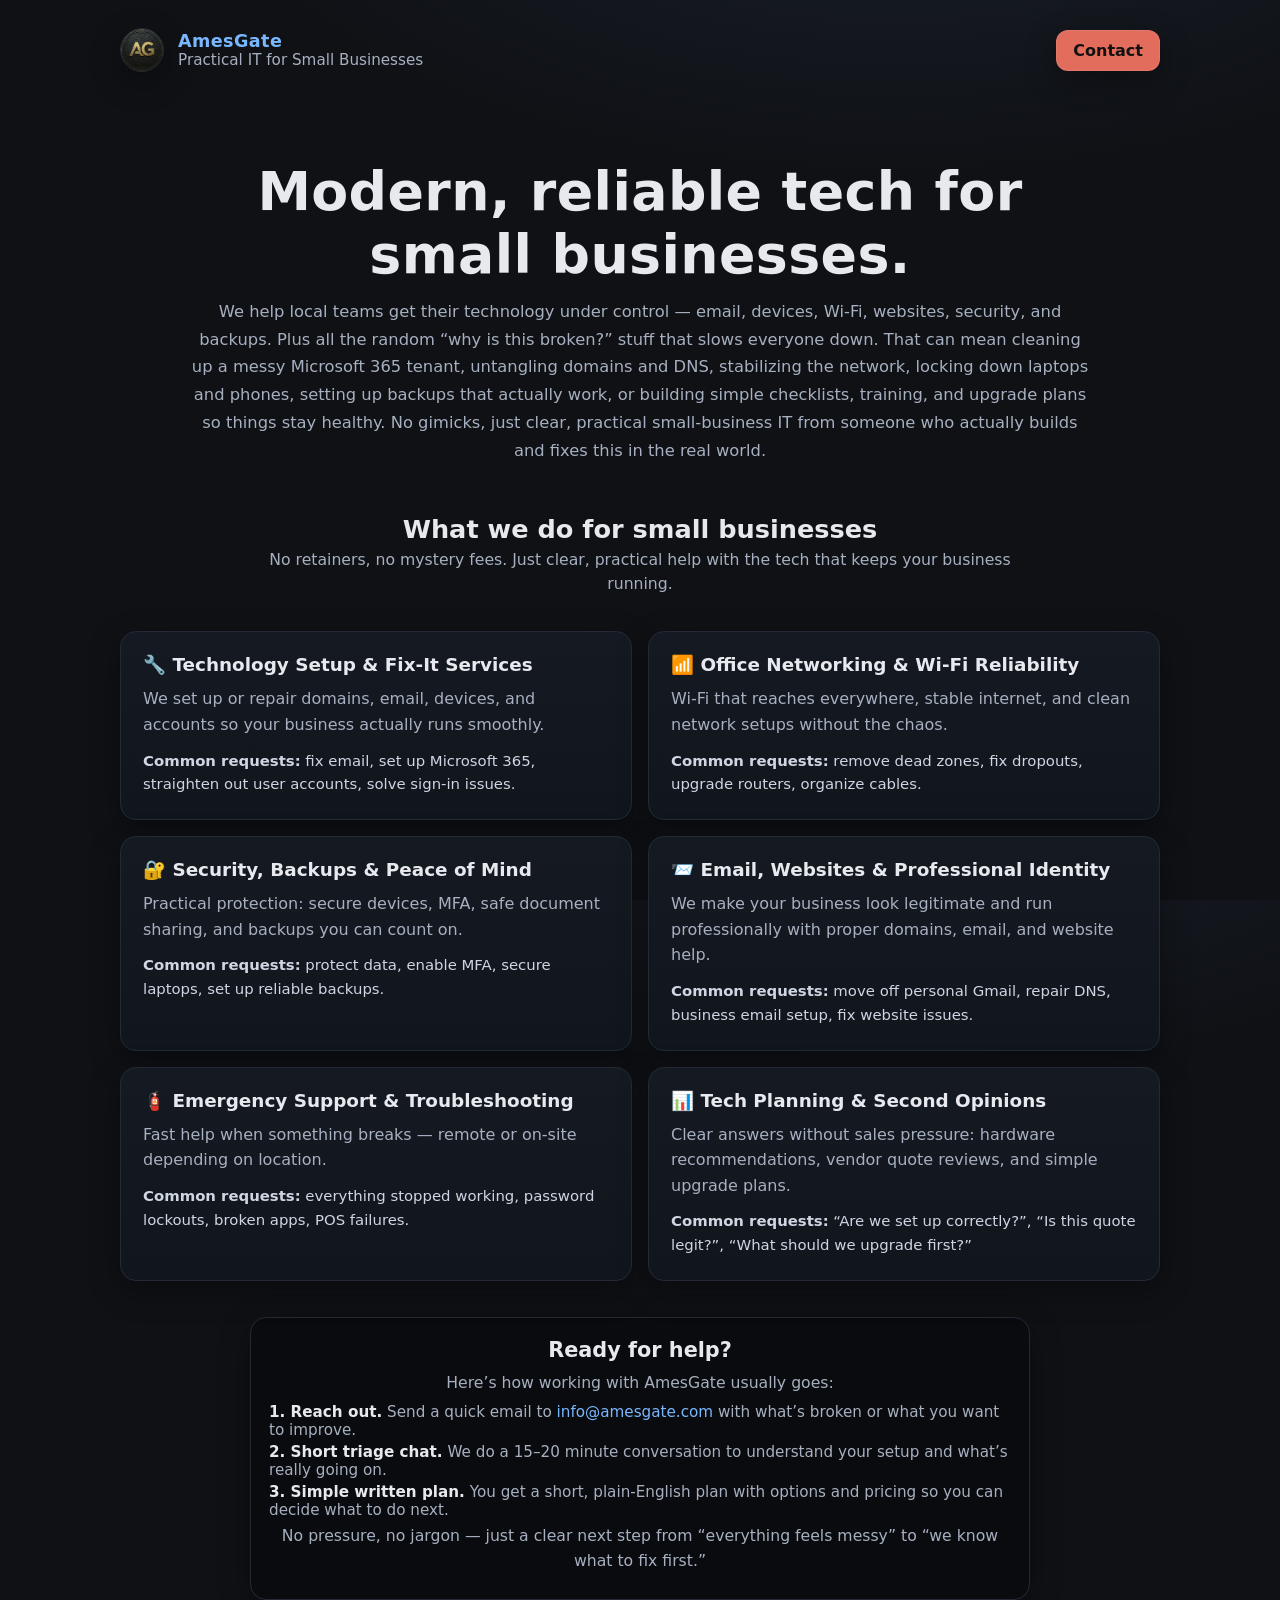
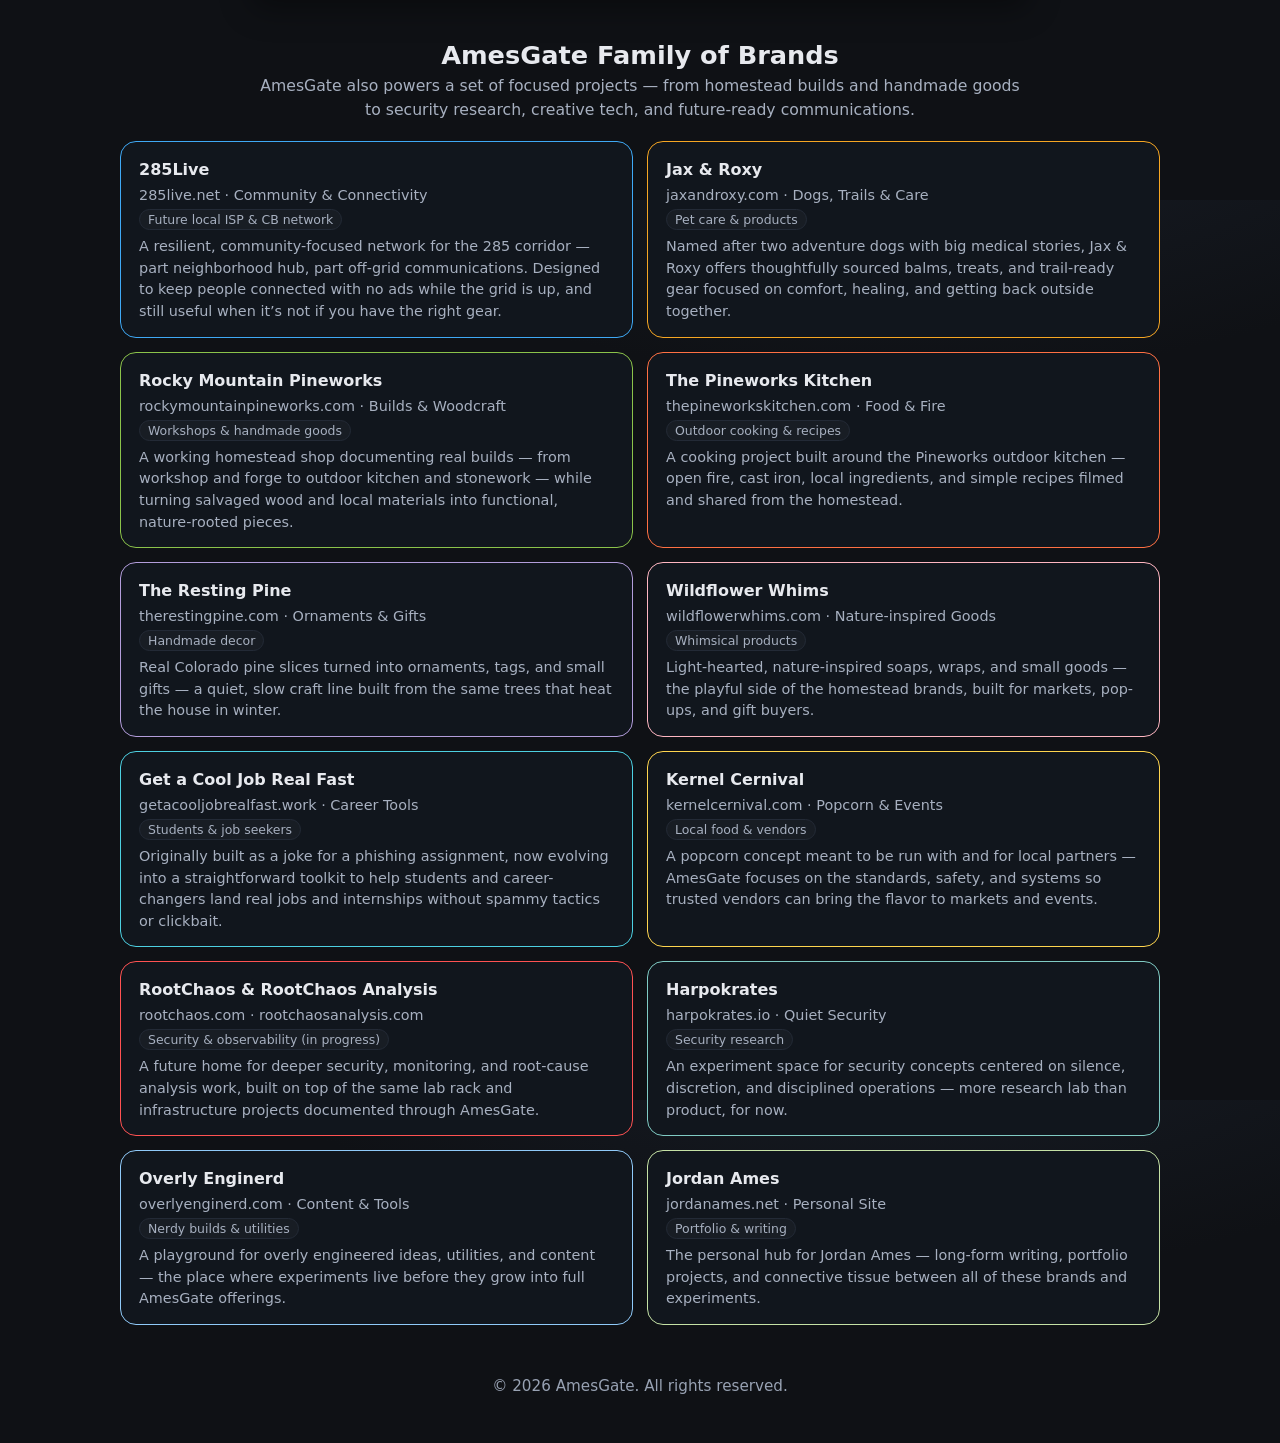
==== index.html @ d632ba63 "Update index.html A new .contact-cta block under the services grid  Minimal CSS for that block  " ====
<!DOCTYPE html>
<html lang="en">
  <!-- Application Insights -->
  <script type="text/javascript">
    var sdkInstance="appInsightsSDK";window[sdkInstance]="appInsights";var aiName=window[sdkInstance],aisdk=window[aiName]||function(e){function n(e){t[e]=function(){var n=arguments;t.queue.push(function(){t[e].apply(t,n)})}}var t={config:e};t.initialize=!0;var i=document,a=window;setTimeout(function(){var n=i.createElement("script");n.src="https://az416426.vo.msecnd.net/scripts/b/ai.2.min.js",i.getElementsByTagName("head")[0].appendChild(n)});try{t.cookie=i.cookie}catch(e){}t.queue=[],t.version=2;for(var r=["trackEvent","trackPageView","trackException","trackTrace","trackDependencyData","flush"],o=0;o<r.length;o++)n(r[o]);return t}({ connectionString:"InstrumentationKey=79a5e827-b7b9-4ef0-8346-c3719dfacf19;IngestionEndpoint:https://centralus-2.in.applicationinsights.azure.com/;LiveEndpoint:https://centralus.livediagnostics.monitor.azure.com/;ApplicationId:3aaac8e1-3ff8-4c96-97d3-a62385437651" });window[aiName]=aisdk,aisdk.queue&&0===aisdk.queue.length&&aisdk.trackPageView({});
  </script>

<head>
  <meta charset="utf-8" />
  <meta name="viewport" content="width=device-width, initial-scale=1" />
  <title>AmesGate — Practical IT for Small Businesses</title>
  <meta name="description" content="AmesGate helps small businesses get their technology under control — email, domains, Wi-Fi, devices, backups, and everyday IT problems handled without corporate nonsense." />
  <meta property="og:title" content="AmesGate" />
  <meta property="og:description" content="Modern, reliable tech for small businesses — straightforward help with email, devices, Wi-Fi, websites, security, and everyday issues." />
  <meta property="og:type" content="website" />
  <meta property="og:url" content="https://www.amesgate.com/" />
  <meta name="theme-color" content="#0f1115" />
  <link rel="icon" href="/favicon.ico" />

  <style>
    :root{
      --bg:#0f1115;
      --bg2:#141821;
      --text:#e7e9ee;
      --muted:#a7b0c0;
      --accent:#e26d5c;   /* copper/red */
      --accent2:#7ec59b;  /* subtle growth green */
      --card:#151a22;
      --border:#232a36;
      --max:1080px;
      --radius:16px;
      --shadow:0 10px 30px rgba(0,0,0,.35);
    }
    *{box-sizing:border-box}
    html,body{
      margin:0;
      height:100%;
      background:
        radial-gradient(1200px 600px at 70% -20%, #1a202b 0%, var(--bg) 60%),
        linear-gradient(180deg, var(--bg) 0%, var(--bg2) 100%);
      color:var(--text);
      font-family:system-ui,-apple-system,Segoe UI,Roboto,Inter,Arial,sans-serif;
    }
    a{color:#79b7ff;text-decoration:none}
    a:hover{text-decoration:underline}
    .wrap{max-width:var(--max); margin:0 auto; padding:28px 20px}

    header{
      display:flex;
      align-items:center;
      justify-content:space-between;
      gap:16px;
    }
    .brand{display:flex; align-items:center; gap:14px; text-decoration:none}
    .logo{
      width:44px; height:44px; border-radius:999px;
      background:#111;
      border:1px solid var(--border);
      overflow:hidden;
      box-shadow:var(--shadow);
    }
    .logo img{
      width:100%;
      height:100%;
      object-fit:cover;
      display:block;
    }
    .name{font-weight:700; font-size:1.1rem; letter-spacing:.4px}
    .tag{color:var(--muted); font-size:.95rem}
    .btn{
      display:inline-block; padding:10px 16px;
      border-radius:12px;
      background:var(--accent); color:#111;
      font-weight:700;
      border:1px solid rgba(255,255,255,.08);
      box-shadow:var(--shadow);
    }
    .btn:hover{filter:brightness(.95)}

    /* HERO */
    .hero{
      padding:64px 0 40px;
    }
    .hero-inner{
      max-width:900px;
      margin:0 auto;
      text-align:center;
    }
    .hero h1{
      font-size:clamp(2.4rem,4.2vw,3.4rem);
      margin:24px 0 12px;
      letter-spacing:.4px;
      color:var(--text);
    }
    .hero p{
      margin:0;
      line-height:1.7;
      color:var(--muted);
      font-size:1.02rem;
    }

    /* SECTION TITLES */
    .section-title{
      font-size:1.6rem;
      margin:10px 0 4px;
      text-align:center;
    }
    .section-subtitle{
      max-width:780px;
      margin:0 auto 14px;
      text-align:center;
      color:var(--muted);
      line-height:1.5;
      font-size:.98rem;
    }

    /* CARDS / GRID */
    .grid{
      display:grid;
      gap:16px;
      grid-template-columns:repeat(12,1fr);
      margin:36px 0;
    }
    .card{
      grid-column: span 12;
      background:linear-gradient(180deg, var(--card), #11161d);
      border:1px solid var(--border);
      border-radius:var(--radius);
      padding:22px;
      box-shadow:var(--shadow);
    }
    .card h3{
      margin:0 0 10px;
      font-size:1.15rem;
    }
    .card p{
      margin:0;
      color:var(--muted);
      line-height:1.6;
    }
    .card .hint{
      margin-top:12px;
      font-size:.93rem;
      color:#cfd6e3;
    }
    .icon{font-weight:900; color:var(--accent)}

    /* READY FOR HELP CTA */
    .contact-cta{
      max-width:780px;
      margin:0 auto 40px;
      padding:20px 18px 18px;
      border-radius:var(--radius);
      border:1px solid var(--border);
      background:rgba(0,0,0,.35);
      box-shadow:var(--shadow);
    }
    .contact-cta h2{
      margin:0 0 8px;
      font-size:1.3rem;
      text-align:center;
    }
    .contact-cta p{
      margin:0 0 8px;
      color:var(--muted);
      font-size:.98rem;
      line-height:1.6;
      text-align:center;
    }
    .contact-cta ul{
      list-style:none;
      padding:0;
      margin:8px 0 4px;
      color:var(--muted);
      font-size:.95rem;
    }
    .contact-cta li{
      margin:4px 0;
    }
    .contact-cta strong{
      color:var(--text);
      font-weight:600;
    }

    footer{
      margin:52px 0 20px;
      text-align:center;
      color:#98a2b3;
      font-size:.95rem;
    }

    /* FAMILY OF BRANDS */
    .brands{
      margin:40px 0 10px;
    }
    .brands-grid{
      display:grid;
      gap:14px;
      grid-template-columns:repeat(12,1fr);
      margin-top:20px;
    }
    .brand-card{
      grid-column:span 12;
      border-radius:var(--radius);
      border:1px solid var(--border);
      background:#11161d;
      padding:18px 18px 14px;
    }
    /* subtle themed borders */
    .brand-285live{border-color:#3fa9f5;}
    .brand-jaxroxy{border-color:#f6a623;}
    .brand-pineworks{border-color:#8bc34a;}
    .brand-kitchen{border-color:#ff7043;}
    .brand-resting{border-color:#b39ddb;}
    .brand-wildflower{border-color:#ffb6c1;}
    .brand-getjob{border-color:#4dd0e1;}
    .brand-kernel{border-color:#ffd54f;}
    .brand-rootchaos{border-color:#ff5252;}
    .brand-harpokrates{border-color:#80cbc4;}
    .brand-enginerd{border-color:#90caf9;}
    .brand-jordan{border-color:#c5e1a5;}

    .brand-card h4{
      margin:0 0 6px;
      font-size:1rem;
    }
    .brand-domain{
      font-size:.9rem;
      color:var(--muted);
      margin-bottom:6px;
      display:inline-block;
    }
    .brand-domain:hover{
      color:var(--text);
      text-decoration:underline;
    }
    .brand-pill{
      display:inline-block;
      padding:2px 8px;
      border-radius:999px;
      font-size:.78rem;
      background:rgba(255,255,255,.03);
      border:1px solid var(--border);
      margin-bottom:6px;
      color:var(--muted);
    }
    .brand-pill:hover{
      border-color:var(--accent);
      color:var(--text);
      text-decoration:none;
    }
    .brand-card p{
      margin:0;
      font-size:.9rem;
      color:var(--muted);
      line-height:1.5;
    }

    @media (min-width:760px){
      .card{grid-column: span 6}
      .brands-grid .brand-card{grid-column:span 6}
    }
  </style>
</head>

<body>
  <div class="wrap">
    <header>
      <a class="brand" href="/" aria-label="AmesGate home">
        <div class="logo" aria-hidden="true">
          <img src="images/logo_small.png" alt="AmesGate logo" />
        </div>
        <div>
          <div class="name">AmesGate</div>
          <div class="tag">Practical IT for Small Businesses</div>
        </div>
      </a>
      <a class="btn" href="mailto:info@amesgate.com">Contact</a>
    </header>

    <!-- HERO -->
    <section class="hero" aria-labelledby="hero-title">
      <div class="hero-inner">
        <h1 id="hero-title">Modern, reliable tech for small businesses.</h1>
        <p>
          We help local teams get their technology under control — email, devices, Wi-Fi, websites,
          security, and backups. Plus all the random “why is this broken?” stuff that slows everyone
          down. That can mean cleaning up a messy Microsoft 365 tenant, untangling domains and DNS,
          stabilizing the network, locking down laptops and phones, setting up backups that actually
          work, or building simple checklists, training, and upgrade plans so things stay healthy.
          No gimicks, just clear, practical small-business IT from someone who
          actually builds and fixes this in the real world.
        </p>
      </div>
    </section>

    <!-- Small-business services -->
    <section id="services" aria-label="Small business services">
      <h2 class="section-title">What we do for small businesses</h2>
      <p class="section-subtitle">
        No retainers, no mystery fees. Just clear, practical help with the tech that keeps your business running.
      </p>

      <div class="grid">

        <article class="card">
          <h3><span class="icon">🔧</span> Technology Setup &amp; Fix-It Services</h3>
          <p>
            We set up or repair domains, email, devices, and accounts so your business actually runs smoothly.
          </p>
          <p class="hint">
            <strong>Common requests:</strong> fix email, set up Microsoft 365, straighten out user accounts, solve sign-in issues.
          </p>
        </article>

        <article class="card">
          <h3><span class="icon">📶</span> Office Networking &amp; Wi-Fi Reliability</h3>
          <p>
            Wi-Fi that reaches everywhere, stable internet, and clean network setups without the chaos.
          </p>
          <p class="hint">
            <strong>Common requests:</strong> remove dead zones, fix dropouts, upgrade routers, organize cables.
          </p>
        </article>

        <article class="card">
          <h3><span class="icon">🔐</span> Security, Backups &amp; Peace of Mind</h3>
          <p>
            Practical protection: secure devices, MFA, safe document sharing, and backups you can count on.
          </p>
          <p class="hint">
            <strong>Common requests:</strong> protect data, enable MFA, secure laptops, set up reliable backups.
          </p>
        </article>

        <article class="card">
          <h3><span class="icon">📨</span> Email, Websites &amp; Professional Identity</h3>
          <p>
            We make your business look legitimate and run professionally with proper domains, email, and website help.
          </p>
          <p class="hint">
            <strong>Common requests:</strong> move off personal Gmail, repair DNS, business email setup, fix website issues.
          </p>
        </article>

        <article class="card">
          <h3><span class="icon">🧯</span> Emergency Support &amp; Troubleshooting</h3>
          <p>
            Fast help when something breaks — remote or on-site depending on location.
          </p>
          <p class="hint">
            <strong>Common requests:</strong> everything stopped working, password lockouts, broken apps, POS failures.
          </p>
        </article>

        <article class="card">
          <h3><span class="icon">📊</span> Tech Planning &amp; Second Opinions</h3>
          <p>
            Clear answers without sales pressure: hardware recommendations, vendor quote reviews, and simple upgrade plans.
          </p>
          <p class="hint">
            <strong>Common requests:</strong> “Are we set up correctly?”, “Is this quote legit?”, “What should we upgrade first?”
          </p>
        </article>

      </div>

      <!-- READY FOR HELP CTA -->
      <section class="contact-cta" aria-labelledby="contact-cta-title">
        <h2 id="contact-cta-title">Ready for help?</h2>
        <p>Here’s how working with AmesGate usually goes:</p>
        <ul>
          <li><strong>1. Reach out.</strong> Send a quick email to <a href="mailto:info@amesgate.com">info@amesgate.com</a> with what’s broken or what you want to improve.</li>
          <li><strong>2. Short triage chat.</strong> We do a 15–20 minute conversation to understand your setup and what’s really going on.</li>
          <li><strong>3. Simple written plan.</strong> You get a short, plain-English plan with options and pricing so you can decide what to do next.</li>
        </ul>
        <p>No pressure, no jargon — just a clear next step from “everything feels messy” to “we know what to fix first.”</p>
      </section>

    </section>

    <!-- AmesGate family of brands -->
    <section class="brands" aria-labelledby="brands-title">
      <h2 id="brands-title" class="section-title">AmesGate Family of Brands</h2>
      <p class="section-subtitle">
        AmesGate also powers a set of focused projects — from homestead builds and handmade goods
        to security research, creative tech, and future-ready communications.
      </p>

      <div class="brands-grid">

        <article class="brand-card brand-285live">
          <h4>285Live</h4>
          <a class="brand-domain" href="https://285live.net" target="_blank" rel="noopener">285live.net · Community &amp; Connectivity</a><br />
          <a class="brand-pill" href="https://285live.net" target="_blank" rel="noopener">Future local ISP &amp; CB network</a>
          <p>
            A resilient, community-focused network for the 285 corridor — part neighborhood hub,
            part off-grid communications. Designed to keep people connected with no ads while the
            grid is up, and still useful when it’s not if you have the right gear.
          </p>
        </article>

        <article class="brand-card brand-jaxroxy">
          <h4>Jax &amp; Roxy</h4>
          <a class="brand-domain" href="https://jaxandroxy.com" target="_blank" rel="noopener">jaxandroxy.com · Dogs, Trails &amp; Care</a><br />
          <a class="brand-pill" href="https://jaxandroxy.com" target="_blank" rel="noopener">Pet care &amp; products</a>
          <p>
            Named after two adventure dogs with big medical stories, Jax &amp; Roxy offers
            thoughtfully sourced balms, treats, and trail-ready gear focused on comfort, healing,
            and getting back outside together.
          </p>
        </article>

        <article class="brand-card brand-pineworks">
          <h4>Rocky Mountain Pineworks</h4>
          <a class="brand-domain" href="https://rockymountainpineworks.com" target="_blank" rel="noopener">rockymountainpineworks.com · Builds &amp; Woodcraft</a><br />
          <a class="brand-pill" href="https://rockymountainpineworks.com" target="_blank" rel="noopener">Workshops &amp; handmade goods</a>
          <p>
            A working homestead shop documenting real builds — from workshop and forge to outdoor
            kitchen and stonework — while turning salvaged wood and local materials into functional,
            nature-rooted pieces.
          </p>
        </article>

        <article class="brand-card brand-kitchen">
          <h4>The Pineworks Kitchen</h4>
          <a class="brand-domain" href="https://thepineworkskitchen.com" target="_blank" rel="noopener">thepineworkskitchen.com · Food &amp; Fire</a><br />
          <a class="brand-pill" href="https://thepineworkskitchen.com" target="_blank" rel="noopener">Outdoor cooking &amp; recipes</a>
          <p>
            A cooking project built around the Pineworks outdoor kitchen — open fire, cast iron,
            local ingredients, and simple recipes filmed and shared from the homestead.
          </p>
        </article>

        <article class="brand-card brand-resting">
          <h4>The Resting Pine</h4>
          <a class="brand-domain" href="https://therestingpine.com" target="_blank" rel="noopener">therestingpine.com · Ornaments &amp; Gifts</a><br />
          <a class="brand-pill" href="https://therestingpine.com" target="_blank" rel="noopener">Handmade decor</a>
          <p>
            Real Colorado pine slices turned into ornaments, tags, and small gifts — a quiet, slow
            craft line built from the same trees that heat the house in winter.
          </p>
        </article>

        <article class="brand-card brand-wildflower">
          <h4>Wildflower Whims</h4>
          <a class="brand-domain" href="https://wildflowerwhims.com" target="_blank" rel="noopener">wildflowerwhims.com · Nature-inspired Goods</a><br />
          <a class="brand-pill" href="https://wildflowerwhims.com" target="_blank" rel="noopener">Whimsical products</a>
          <p>
            Light-hearted, nature-inspired soaps, wraps, and small goods — the playful side of the
            homestead brands, built for markets, pop-ups, and gift buyers.
          </p>
        </article>

        <article class="brand-card brand-getjob">
          <h4>Get a Cool Job Real Fast</h4>
          <a class="brand-domain" href="https://getacooljobrealfast.work" target="_blank" rel="noopener">getacooljobrealfast.work · Career Tools</a><br />
          <a class="brand-pill" href="https://getacooljobrealfast.work" target="_blank" rel="noopener">Students &amp; job seekers</a>
          <p>
            Originally built as a joke for a phishing assignment, now evolving into a straightforward
            toolkit to help students and career-changers land real jobs and internships without spammy
            tactics or clickbait.
          </p>
        </article>

        <article class="brand-card brand-kernel">
          <h4>Kernel Cernival</h4>
          <a class="brand-domain" href="https://kernelcernival.com" target="_blank" rel="noopener">kernelcernival.com · Popcorn &amp; Events</a><br />
          <a class="brand-pill" href="https://kernelcernival.com" target="_blank" rel="noopener">Local food &amp; vendors</a>
          <p>
            A popcorn concept meant to be run with and for local partners — AmesGate focuses on the
            standards, safety, and systems so trusted vendors can bring the flavor to markets and events.
          </p>
        </article>

        <article class="brand-card brand-rootchaos">
          <h4>RootChaos &amp; RootChaos Analysis</h4>
          <a class="brand-domain" href="https://rootchaos.com" target="_blank" rel="noopener">rootchaos.com · rootchaosanalysis.com</a><br />
          <a class="brand-pill" href="https://rootchaos.com" target="_blank" rel="noopener">Security &amp; observability (in progress)</a>
          <p>
            A future home for deeper security, monitoring, and root-cause analysis work, built on top of
            the same lab rack and infrastructure projects documented through AmesGate.
          </p>
        </article>

        <article class="brand-card brand-harpokrates">
          <h4>Harpokrates</h4>
          <a class="brand-domain" href="https://harpokrates.io" target="_blank" rel="noopener">harpokrates.io · Quiet Security</a><br />
          <a class="brand-pill" href="https://harpokrates.io" target="_blank" rel="noopener">Security research</a>
          <p>
            An experiment space for security concepts centered on silence, discretion, and disciplined
            operations — more research lab than product, for now.
          </p>
        </article>

        <article class="brand-card brand-enginerd">
          <h4>Overly Enginerd</h4>
          <a class="brand-domain" href="https://overlyenginerd.com" target="_blank" rel="noopener">overlyenginerd.com · Content &amp; Tools</a><br />
          <a class="brand-pill" href="https://overlyenginerd.com" target="_blank" rel="noopener">Nerdy builds &amp; utilities</a>
          <p>
            A playground for overly engineered ideas, utilities, and content — the place where experiments
            live before they grow into full AmesGate offerings.
          </p>
        </article>

        <article class="brand-card brand-jordan">
          <h4>Jordan Ames</h4>
          <a class="brand-domain" href="https://jordanames.net" target="_blank" rel="noopener">jordanames.net · Personal Site</a><br />
          <a class="brand-pill" href="https://jordanames.net" target="_blank" rel="noopener">Portfolio &amp; writing</a>
          <p>
            The personal hub for Jordan Ames — long-form writing, portfolio projects, and connective tissue
            between all of these brands and experiments.
          </p>
        </article>

      </div>
    </section>

    <footer>
      © <span id="year"></span> AmesGate. All rights reserved.
    </footer>
  </div>

  <script>
    document.getElementById('year').textContent = new Date().getFullYear();
  </script>
</body>
</html>
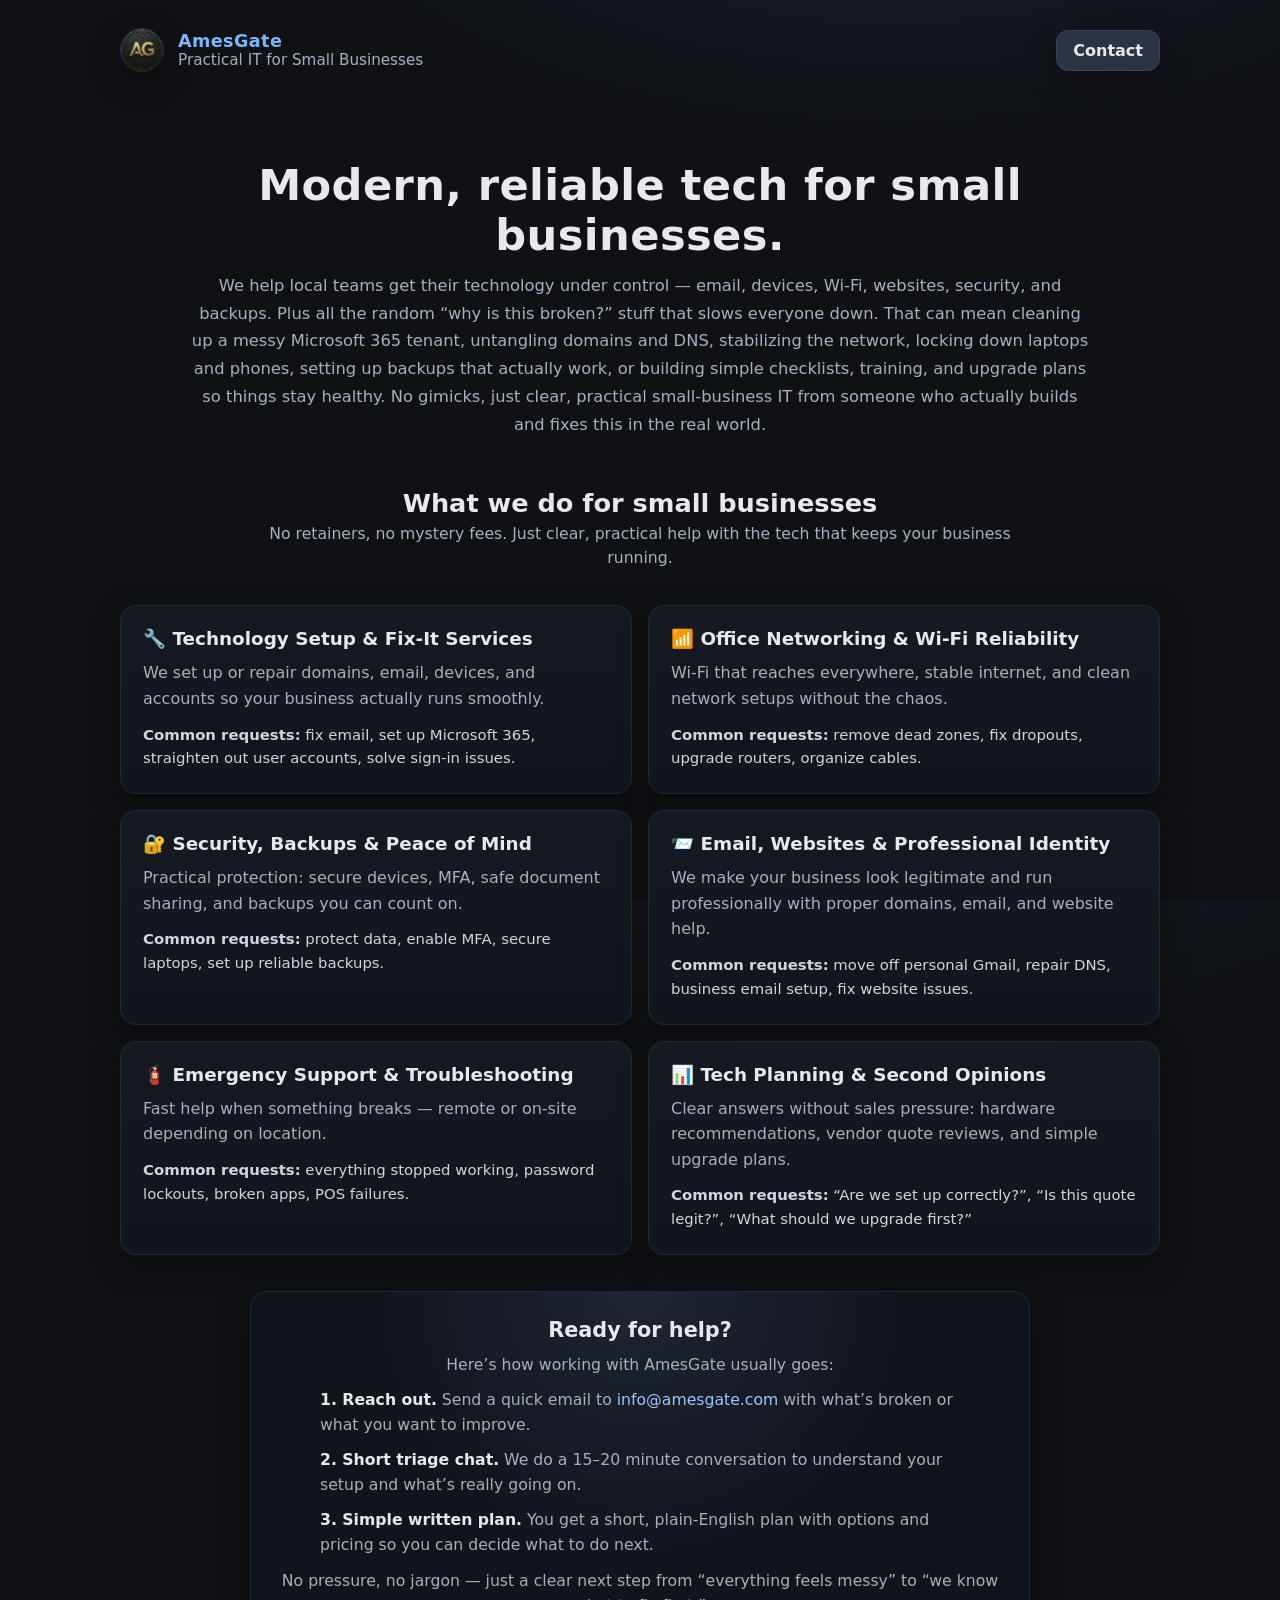
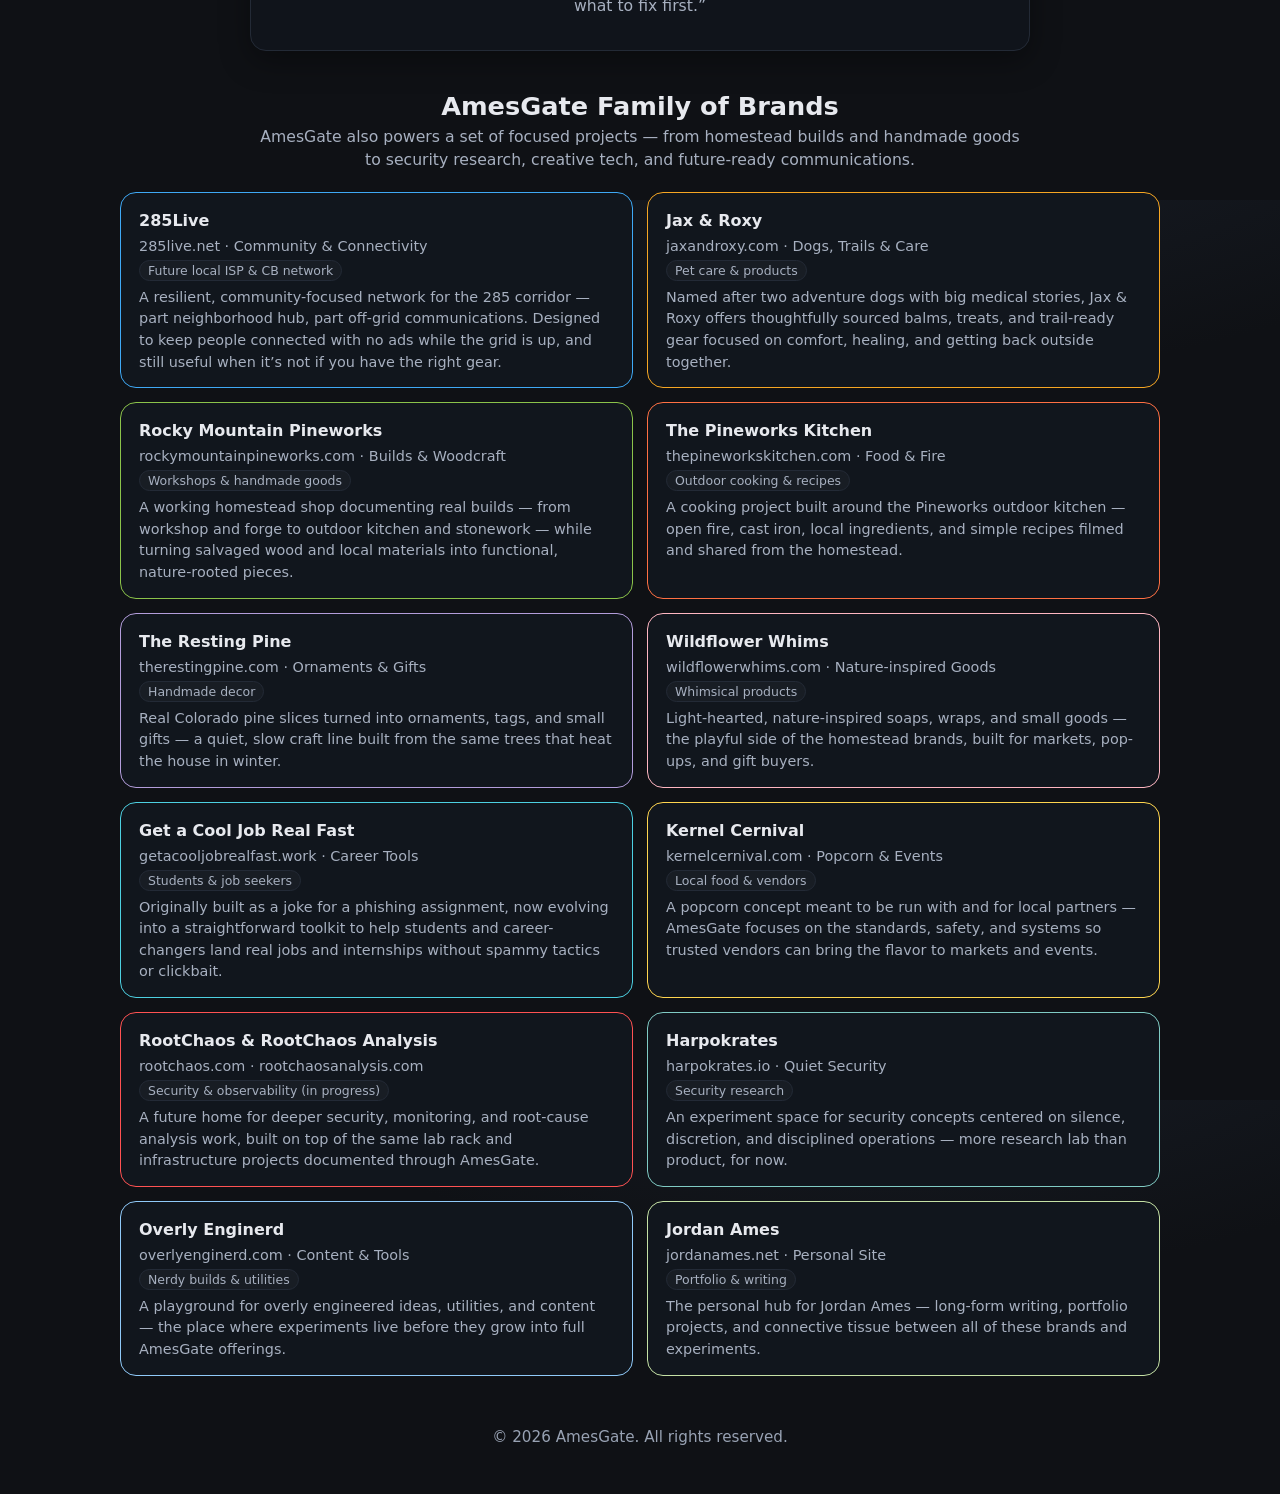
==== commit 8949cd71: "Update index.html Contact button = soft slate gray.  Hero headline a bit smaller and easier on the" ====
--- a/index.html
+++ b/index.html
@@ -67,15 +67,20 @@
     }
     .name{font-weight:700; font-size:1.1rem; letter-spacing:.4px}
     .tag{color:var(--muted); font-size:.95rem}
+
+    /* softer slate-grey button */
     .btn{
       display:inline-block; padding:10px 16px;
       border-radius:12px;
-      background:var(--accent); color:#111;
+      background:#2b3442;
+      color:#e7e9ee;
       font-weight:700;
-      border:1px solid rgba(255,255,255,.08);
+      border:1px solid #3a4554;
       box-shadow:var(--shadow);
     }
-    .btn:hover{filter:brightness(.95)}
+    .btn:hover{
+      filter:brightness(1.05);
+    }
 
     /* HERO */
     .hero{
@@ -87,7 +92,7 @@
       text-align:center;
     }
     .hero h1{
-      font-size:clamp(2.4rem,4.2vw,3.4rem);
+      font-size:clamp(2.1rem,3.4vw,2.7rem);
       margin:24px 0 12px;
       letter-spacing:.4px;
       color:var(--text);
@@ -145,41 +150,44 @@
     }
     .icon{font-weight:900; color:var(--accent)}
 
-    /* READY FOR HELP CTA */
-    .contact-cta{
+    /* READY FOR HELP STRIP */
+    .contact-strip{
+      margin:10px 0 40px;
+      display:flex;
+      justify-content:center;
+    }
+    .contact-card{
       max-width:780px;
-      margin:0 auto 40px;
-      padding:20px 18px 18px;
+      width:100%;
+      padding:26px 26px 22px;
       border-radius:var(--radius);
       border:1px solid var(--border);
-      background:rgba(0,0,0,.35);
+      background:radial-gradient(circle at top, #1e2531 0, #10141b 55%);
       box-shadow:var(--shadow);
-    }
-    .contact-cta h2{
-      margin:0 0 8px;
+      text-align:center;
+    }
+    .contact-card h3{
+      margin:0 0 10px;
       font-size:1.3rem;
-      text-align:center;
-    }
-    .contact-cta p{
-      margin:0 0 8px;
+    }
+    .contact-card p{
+      margin:4px 0 10px;
       color:var(--muted);
       font-size:.98rem;
       line-height:1.6;
-      text-align:center;
-    }
-    .contact-cta ul{
-      list-style:none;
-      padding:0;
-      margin:8px 0 4px;
-      color:var(--muted);
-      font-size:.95rem;
-    }
-    .contact-cta li{
-      margin:4px 0;
-    }
-    .contact-cta strong{
+    }
+    .contact-steps{
+      text-align:left;
+      margin:10px auto 8px;
+      max-width:640px;
+      font-size:.96rem;
+      color:var(--muted);
+    }
+    .contact-steps strong{
       color:var(--text);
-      font-weight:600;
+    }
+    .contact-card a{
+      color:#9bc5ff;
     }
 
     footer{
@@ -364,19 +372,20 @@
         </article>
 
       </div>
-
-      <!-- READY FOR HELP CTA -->
-      <section class="contact-cta" aria-labelledby="contact-cta-title">
-        <h2 id="contact-cta-title">Ready for help?</h2>
+    </section>
+
+    <!-- HOW IT WORKS / CONTACT STRIP -->
+    <section class="contact-strip" aria-label="How it works">
+      <div class="contact-card">
+        <h3>Ready for help?</h3>
         <p>Here’s how working with AmesGate usually goes:</p>
-        <ul>
-          <li><strong>1. Reach out.</strong> Send a quick email to <a href="mailto:info@amesgate.com">info@amesgate.com</a> with what’s broken or what you want to improve.</li>
-          <li><strong>2. Short triage chat.</strong> We do a 15–20 minute conversation to understand your setup and what’s really going on.</li>
-          <li><strong>3. Simple written plan.</strong> You get a short, plain-English plan with options and pricing so you can decide what to do next.</li>
-        </ul>
+        <div class="contact-steps">
+          <p><strong>1. Reach out.</strong> Send a quick email to <a href="mailto:info@amesgate.com">info@amesgate.com</a> with what’s broken or what you want to improve.</p>
+          <p><strong>2. Short triage chat.</strong> We do a 15–20 minute conversation to understand your setup and what’s really going on.</p>
+          <p><strong>3. Simple written plan.</strong> You get a short, plain-English plan with options and pricing so you can decide what to do next.</p>
+        </div>
         <p>No pressure, no jargon — just a clear next step from “everything feels messy” to “we know what to fix first.”</p>
-      </section>
-
+      </div>
     </section>
 
     <!-- AmesGate family of brands -->
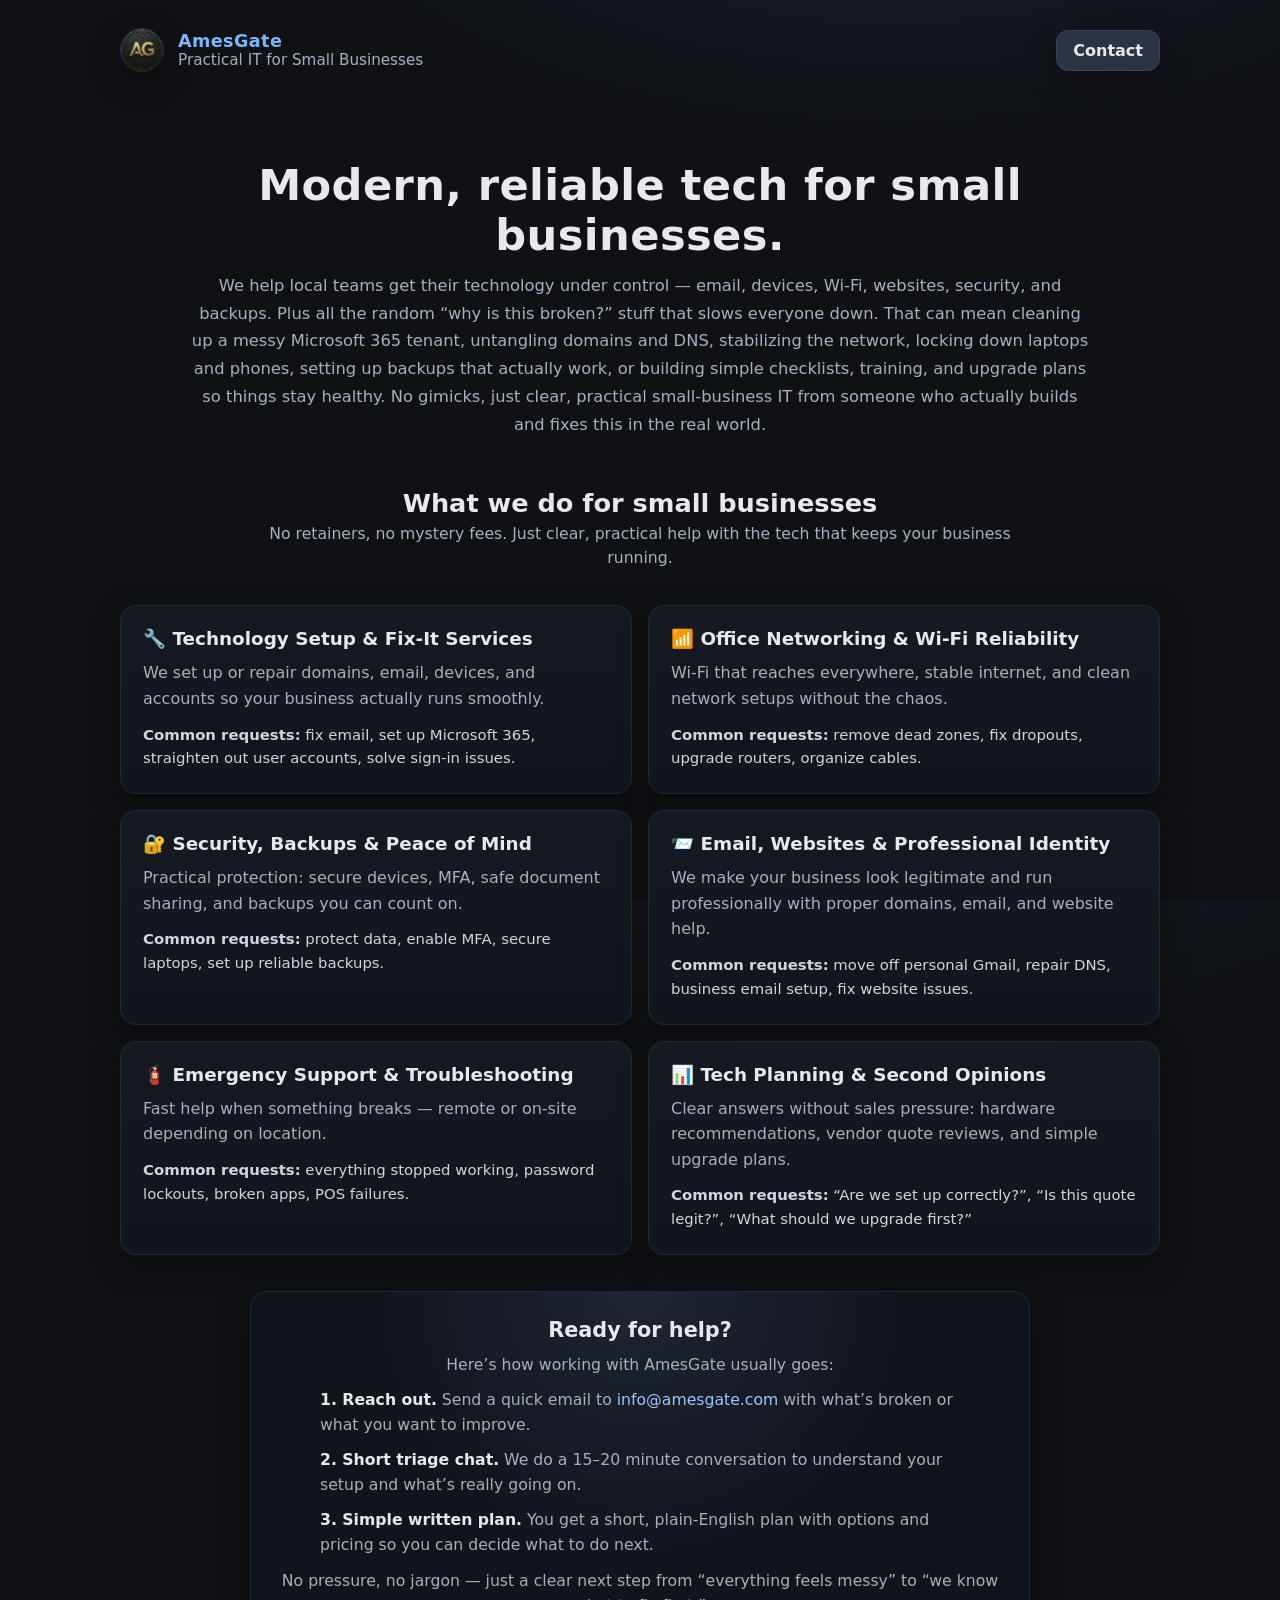
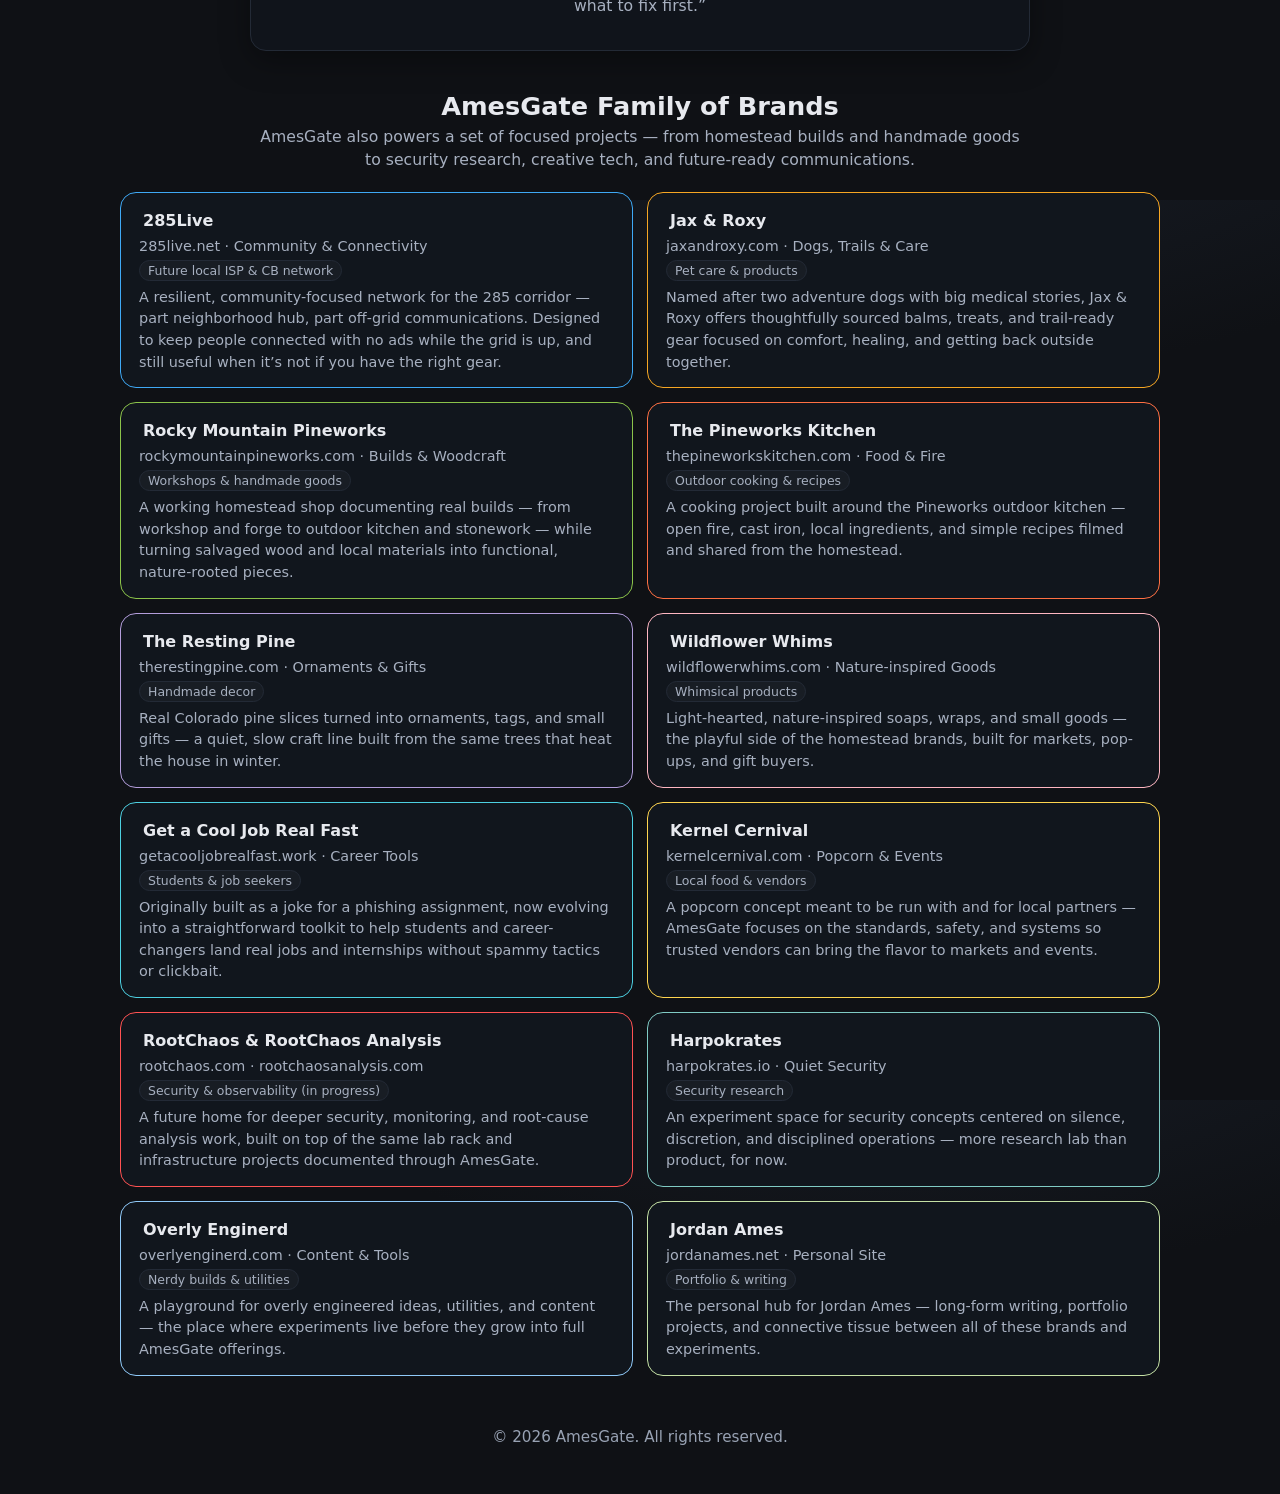
==== commit 3295f099: "Update index.html Every brand card is now a single <a> block (the whole card is the link).  The do" ====
--- a/index.html
+++ b/index.html
@@ -213,6 +213,15 @@
       border:1px solid var(--border);
       background:#11161d;
       padding:18px 18px 14px;
+      display:block;
+      color:inherit;
+      text-decoration:none;
+      transition:border-color 0.15s ease, transform 0.15s ease, box-shadow 0.15s ease;
+    }
+    .brand-card h4{
+      margin:0 0 6px;
+      font-size:1rem;
+      margin-left:4px; /* slight indent */
     }
     /* subtle themed borders */
     .brand-285live{border-color:#3fa9f5;}
@@ -228,19 +237,11 @@
     .brand-enginerd{border-color:#90caf9;}
     .brand-jordan{border-color:#c5e1a5;}
 
-    .brand-card h4{
-      margin:0 0 6px;
-      font-size:1rem;
-    }
     .brand-domain{
       font-size:.9rem;
       color:var(--muted);
       margin-bottom:6px;
       display:inline-block;
-    }
-    .brand-domain:hover{
-      color:var(--text);
-      text-decoration:underline;
     }
     .brand-pill{
       display:inline-block;
@@ -252,16 +253,24 @@
       margin-bottom:6px;
       color:var(--muted);
     }
-    .brand-pill:hover{
-      border-color:var(--accent);
-      color:var(--text);
-      text-decoration:none;
-    }
     .brand-card p{
       margin:0;
       font-size:.9rem;
       color:var(--muted);
       line-height:1.5;
+    }
+    .brand-card:hover{
+      border-color:var(--accent);
+      box-shadow:0 14px 34px rgba(0,0,0,.45);
+      transform:translateY(-1px);
+      text-decoration:none;
+    }
+    .brand-card:hover .brand-domain{
+      color:var(--text);
+    }
+    .brand-card:hover .brand-pill{
+      border-color:var(--accent);
+      color:var(--text);
     }
 
     @media (min-width:760px){
@@ -398,129 +407,129 @@
 
       <div class="brands-grid">
 
-        <article class="brand-card brand-285live">
+        <a class="brand-card brand-285live" href="https://285live.net" target="_blank" rel="noopener">
           <h4>285Live</h4>
-          <a class="brand-domain" href="https://285live.net" target="_blank" rel="noopener">285live.net · Community &amp; Connectivity</a><br />
-          <a class="brand-pill" href="https://285live.net" target="_blank" rel="noopener">Future local ISP &amp; CB network</a>
+          <span class="brand-domain">285live.net · Community &amp; Connectivity</span><br />
+          <span class="brand-pill">Future local ISP &amp; CB network</span>
           <p>
             A resilient, community-focused network for the 285 corridor — part neighborhood hub,
             part off-grid communications. Designed to keep people connected with no ads while the
             grid is up, and still useful when it’s not if you have the right gear.
           </p>
-        </article>
-
-        <article class="brand-card brand-jaxroxy">
+        </a>
+
+        <a class="brand-card brand-jaxroxy" href="https://jaxandroxy.com" target="_blank" rel="noopener">
           <h4>Jax &amp; Roxy</h4>
-          <a class="brand-domain" href="https://jaxandroxy.com" target="_blank" rel="noopener">jaxandroxy.com · Dogs, Trails &amp; Care</a><br />
-          <a class="brand-pill" href="https://jaxandroxy.com" target="_blank" rel="noopener">Pet care &amp; products</a>
+          <span class="brand-domain">jaxandroxy.com · Dogs, Trails &amp; Care</span><br />
+          <span class="brand-pill">Pet care &amp; products</span>
           <p>
             Named after two adventure dogs with big medical stories, Jax &amp; Roxy offers
             thoughtfully sourced balms, treats, and trail-ready gear focused on comfort, healing,
             and getting back outside together.
           </p>
-        </article>
-
-        <article class="brand-card brand-pineworks">
+        </a>
+
+        <a class="brand-card brand-pineworks" href="https://rockymountainpineworks.com" target="_blank" rel="noopener">
           <h4>Rocky Mountain Pineworks</h4>
-          <a class="brand-domain" href="https://rockymountainpineworks.com" target="_blank" rel="noopener">rockymountainpineworks.com · Builds &amp; Woodcraft</a><br />
-          <a class="brand-pill" href="https://rockymountainpineworks.com" target="_blank" rel="noopener">Workshops &amp; handmade goods</a>
+          <span class="brand-domain">rockymountainpineworks.com · Builds &amp; Woodcraft</span><br />
+          <span class="brand-pill">Workshops &amp; handmade goods</span>
           <p>
             A working homestead shop documenting real builds — from workshop and forge to outdoor
             kitchen and stonework — while turning salvaged wood and local materials into functional,
             nature-rooted pieces.
           </p>
-        </article>
-
-        <article class="brand-card brand-kitchen">
+        </a>
+
+        <a class="brand-card brand-kitchen" href="https://thepineworkskitchen.com" target="_blank" rel="noopener">
           <h4>The Pineworks Kitchen</h4>
-          <a class="brand-domain" href="https://thepineworkskitchen.com" target="_blank" rel="noopener">thepineworkskitchen.com · Food &amp; Fire</a><br />
-          <a class="brand-pill" href="https://thepineworkskitchen.com" target="_blank" rel="noopener">Outdoor cooking &amp; recipes</a>
+          <span class="brand-domain">thepineworkskitchen.com · Food &amp; Fire</span><br />
+          <span class="brand-pill">Outdoor cooking &amp; recipes</span>
           <p>
             A cooking project built around the Pineworks outdoor kitchen — open fire, cast iron,
             local ingredients, and simple recipes filmed and shared from the homestead.
           </p>
-        </article>
-
-        <article class="brand-card brand-resting">
+        </a>
+
+        <a class="brand-card brand-resting" href="https://therestingpine.com" target="_blank" rel="noopener">
           <h4>The Resting Pine</h4>
-          <a class="brand-domain" href="https://therestingpine.com" target="_blank" rel="noopener">therestingpine.com · Ornaments &amp; Gifts</a><br />
-          <a class="brand-pill" href="https://therestingpine.com" target="_blank" rel="noopener">Handmade decor</a>
+          <span class="brand-domain">therestingpine.com · Ornaments &amp; Gifts</span><br />
+          <span class="brand-pill">Handmade decor</span>
           <p>
             Real Colorado pine slices turned into ornaments, tags, and small gifts — a quiet, slow
             craft line built from the same trees that heat the house in winter.
           </p>
-        </article>
-
-        <article class="brand-card brand-wildflower">
+        </a>
+
+        <a class="brand-card brand-wildflower" href="https://wildflowerwhims.com" target="_blank" rel="noopener">
           <h4>Wildflower Whims</h4>
-          <a class="brand-domain" href="https://wildflowerwhims.com" target="_blank" rel="noopener">wildflowerwhims.com · Nature-inspired Goods</a><br />
-          <a class="brand-pill" href="https://wildflowerwhims.com" target="_blank" rel="noopener">Whimsical products</a>
+          <span class="brand-domain">wildflowerwhims.com · Nature-inspired Goods</span><br />
+          <span class="brand-pill">Whimsical products</span>
           <p>
             Light-hearted, nature-inspired soaps, wraps, and small goods — the playful side of the
             homestead brands, built for markets, pop-ups, and gift buyers.
           </p>
-        </article>
-
-        <article class="brand-card brand-getjob">
+        </a>
+
+        <a class="brand-card brand-getjob" href="https://getacooljobrealfast.work" target="_blank" rel="noopener">
           <h4>Get a Cool Job Real Fast</h4>
-          <a class="brand-domain" href="https://getacooljobrealfast.work" target="_blank" rel="noopener">getacooljobrealfast.work · Career Tools</a><br />
-          <a class="brand-pill" href="https://getacooljobrealfast.work" target="_blank" rel="noopener">Students &amp; job seekers</a>
+          <span class="brand-domain">getacooljobrealfast.work · Career Tools</span><br />
+          <span class="brand-pill">Students &amp; job seekers</span>
           <p>
             Originally built as a joke for a phishing assignment, now evolving into a straightforward
             toolkit to help students and career-changers land real jobs and internships without spammy
             tactics or clickbait.
           </p>
-        </article>
-
-        <article class="brand-card brand-kernel">
+        </a>
+
+        <a class="brand-card brand-kernel" href="https://kernelcernival.com" target="_blank" rel="noopener">
           <h4>Kernel Cernival</h4>
-          <a class="brand-domain" href="https://kernelcernival.com" target="_blank" rel="noopener">kernelcernival.com · Popcorn &amp; Events</a><br />
-          <a class="brand-pill" href="https://kernelcernival.com" target="_blank" rel="noopener">Local food &amp; vendors</a>
+          <span class="brand-domain">kernelcernival.com · Popcorn &amp; Events</span><br />
+          <span class="brand-pill">Local food &amp; vendors</span>
           <p>
             A popcorn concept meant to be run with and for local partners — AmesGate focuses on the
             standards, safety, and systems so trusted vendors can bring the flavor to markets and events.
           </p>
-        </article>
-
-        <article class="brand-card brand-rootchaos">
+        </a>
+
+        <a class="brand-card brand-rootchaos" href="https://rootchaos.com" target="_blank" rel="noopener">
           <h4>RootChaos &amp; RootChaos Analysis</h4>
-          <a class="brand-domain" href="https://rootchaos.com" target="_blank" rel="noopener">rootchaos.com · rootchaosanalysis.com</a><br />
-          <a class="brand-pill" href="https://rootchaos.com" target="_blank" rel="noopener">Security &amp; observability (in progress)</a>
+          <span class="brand-domain">rootchaos.com · rootchaosanalysis.com</span><br />
+          <span class="brand-pill">Security &amp; observability (in progress)</span>
           <p>
             A future home for deeper security, monitoring, and root-cause analysis work, built on top of
             the same lab rack and infrastructure projects documented through AmesGate.
           </p>
-        </article>
-
-        <article class="brand-card brand-harpokrates">
+        </a>
+
+        <a class="brand-card brand-harpokrates" href="https://harpokrates.io" target="_blank" rel="noopener">
           <h4>Harpokrates</h4>
-          <a class="brand-domain" href="https://harpokrates.io" target="_blank" rel="noopener">harpokrates.io · Quiet Security</a><br />
-          <a class="brand-pill" href="https://harpokrates.io" target="_blank" rel="noopener">Security research</a>
+          <span class="brand-domain">harpokrates.io · Quiet Security</span><br />
+          <span class="brand-pill">Security research</span>
           <p>
             An experiment space for security concepts centered on silence, discretion, and disciplined
             operations — more research lab than product, for now.
           </p>
-        </article>
-
-        <article class="brand-card brand-enginerd">
+        </a>
+
+        <a class="brand-card brand-enginerd" href="https://overlyenginerd.com" target="_blank" rel="noopener">
           <h4>Overly Enginerd</h4>
-          <a class="brand-domain" href="https://overlyenginerd.com" target="_blank" rel="noopener">overlyenginerd.com · Content &amp; Tools</a><br />
-          <a class="brand-pill" href="https://overlyenginerd.com" target="_blank" rel="noopener">Nerdy builds &amp; utilities</a>
+          <span class="brand-domain">overlyenginerd.com · Content &amp; Tools</span><br />
+          <span class="brand-pill">Nerdy builds &amp; utilities</span>
           <p>
             A playground for overly engineered ideas, utilities, and content — the place where experiments
             live before they grow into full AmesGate offerings.
           </p>
-        </article>
-
-        <article class="brand-card brand-jordan">
+        </a>
+
+        <a class="brand-card brand-jordan" href="https://jordanames.net" target="_blank" rel="noopener">
           <h4>Jordan Ames</h4>
-          <a class="brand-domain" href="https://jordanames.net" target="_blank" rel="noopener">jordanames.net · Personal Site</a><br />
-          <a class="brand-pill" href="https://jordanames.net" target="_blank" rel="noopener">Portfolio &amp; writing</a>
+          <span class="brand-domain">jordanames.net · Personal Site</span><br />
+          <span class="brand-pill">Portfolio &amp; writing</span>
           <p>
             The personal hub for Jordan Ames — long-form writing, portfolio projects, and connective tissue
             between all of these brands and experiments.
           </p>
-        </article>
+        </a>
 
       </div>
     </section>
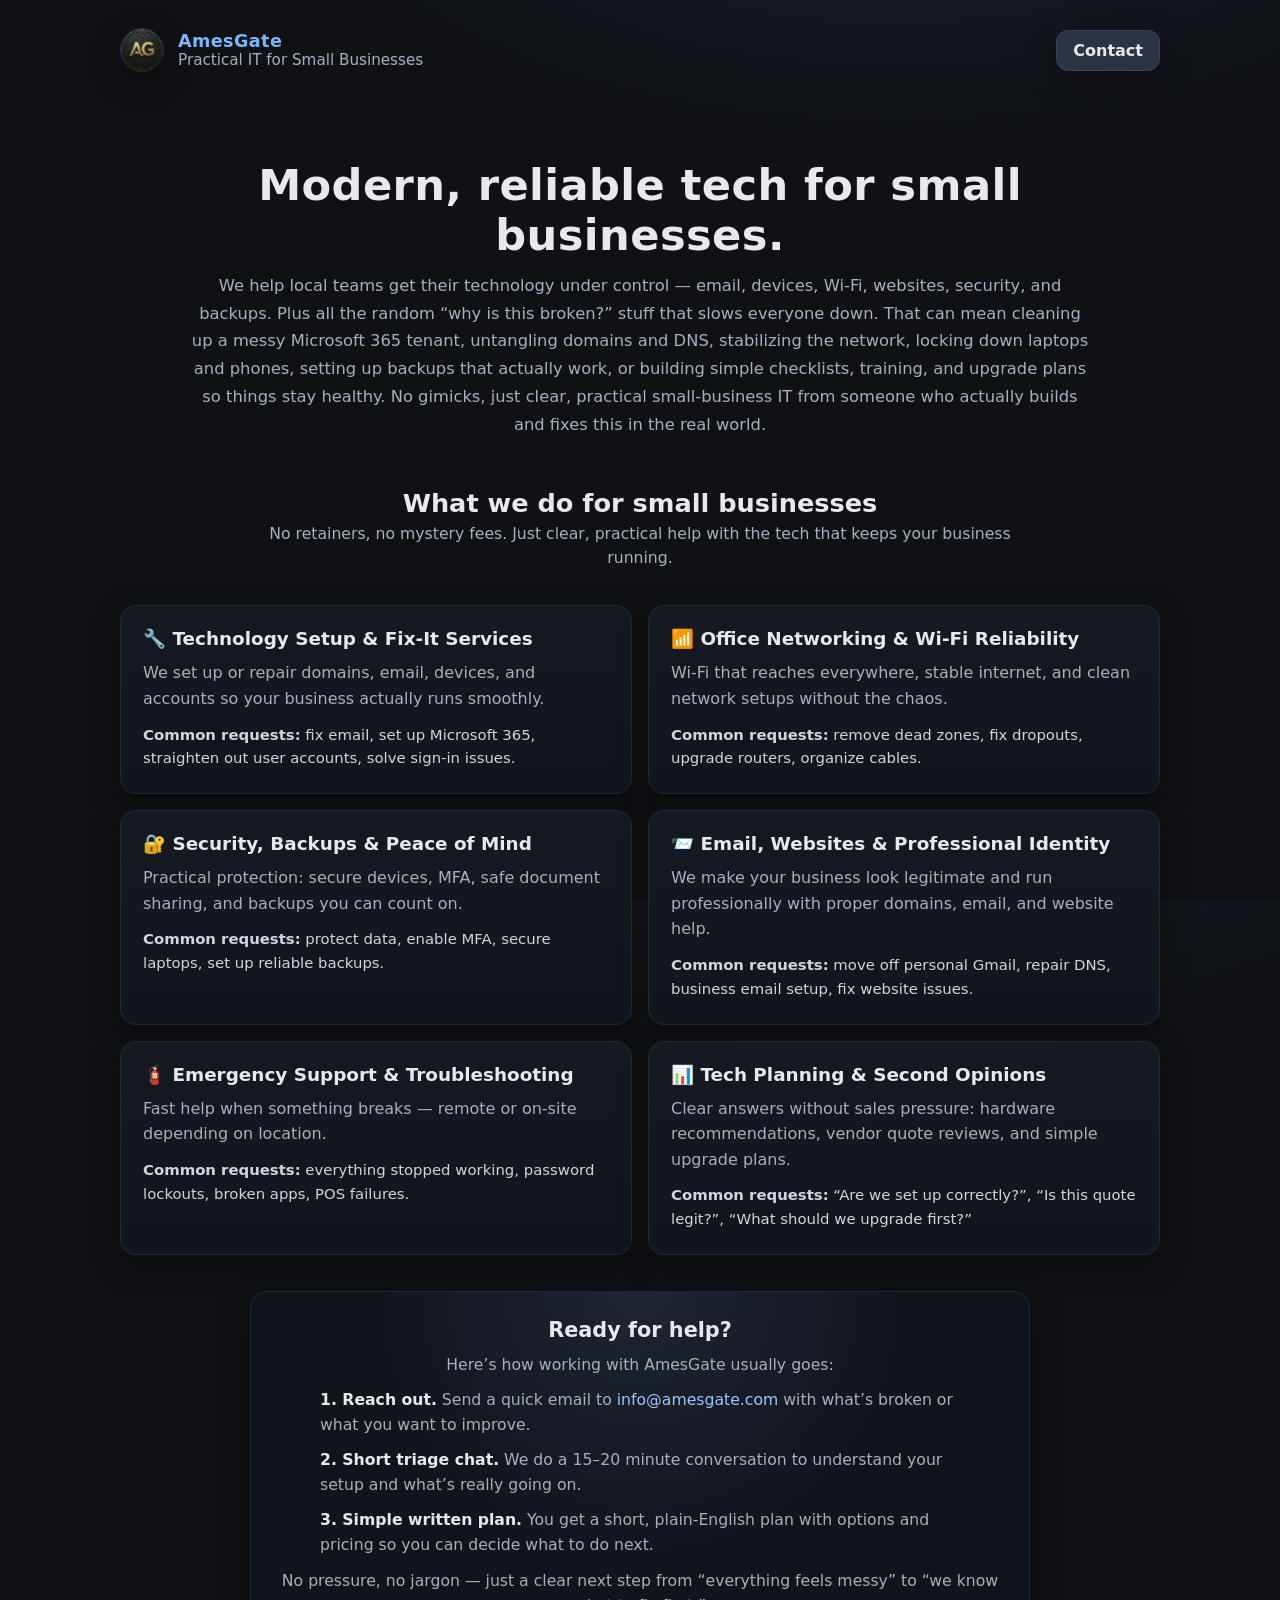
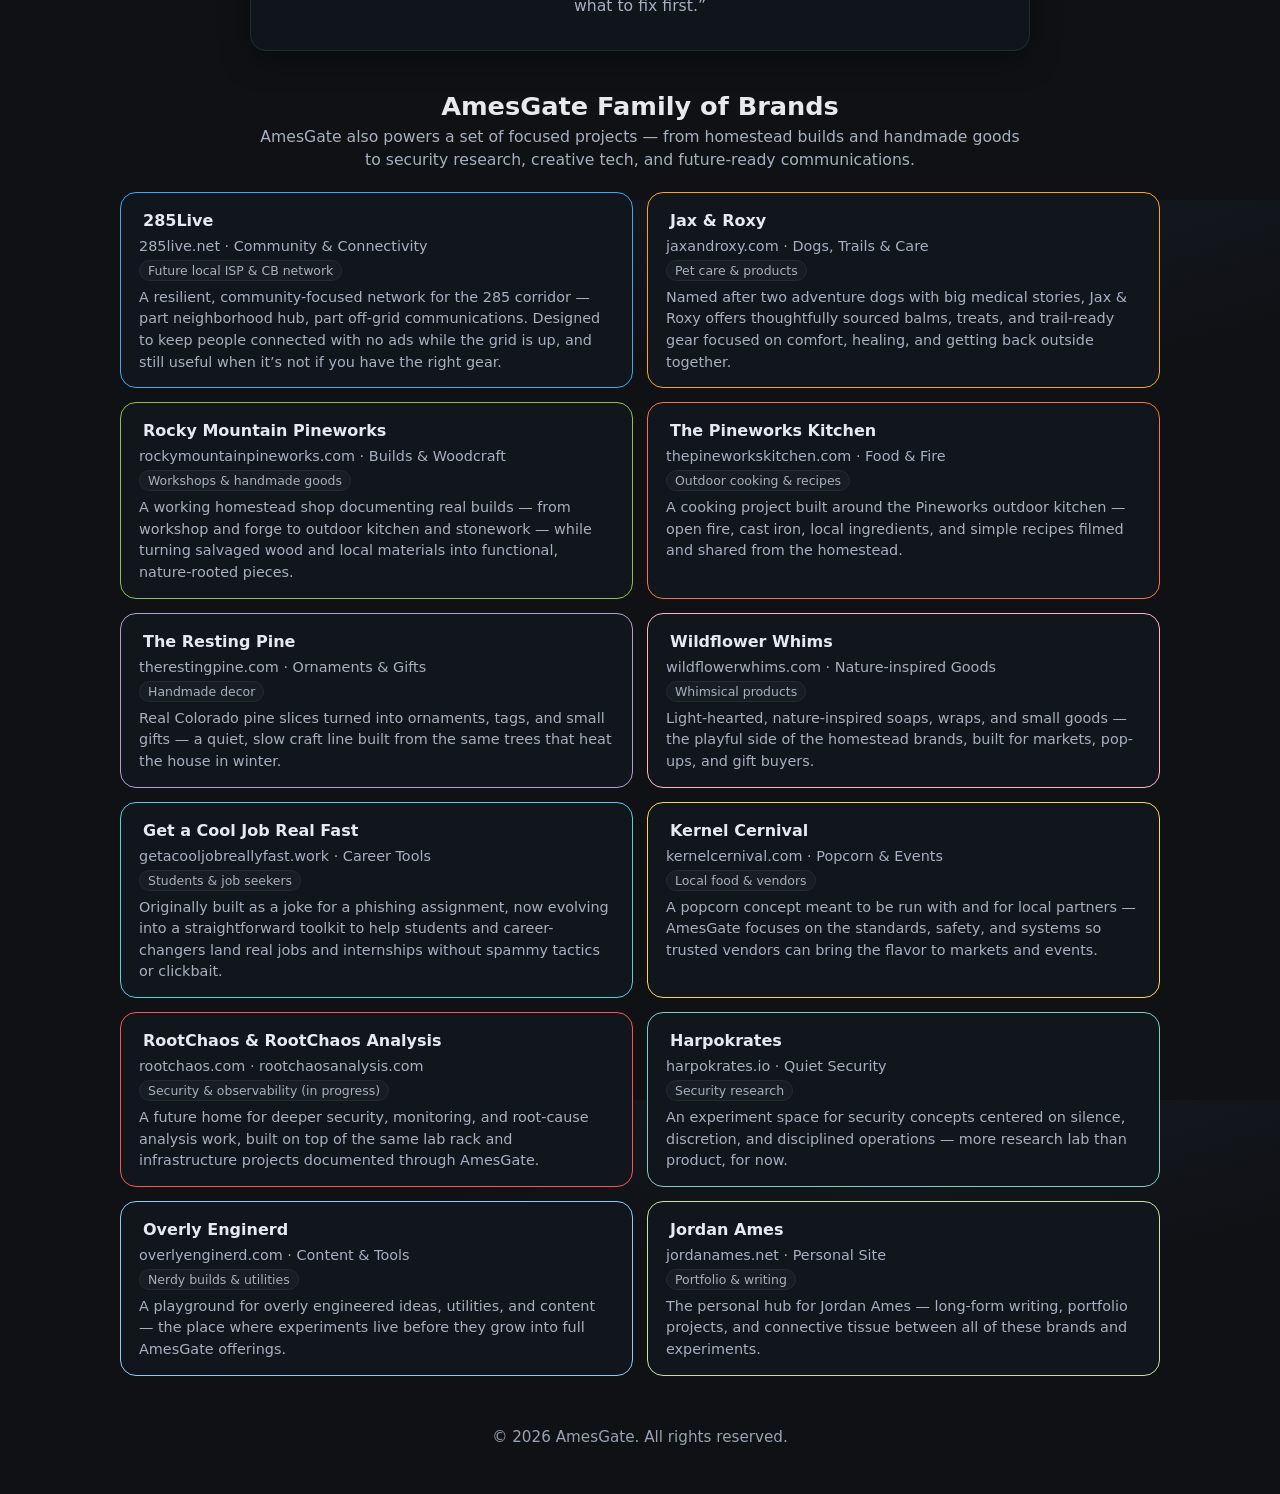
==== commit e1e5f045: "Update index.html" ====
--- a/index.html
+++ b/index.html
@@ -470,9 +470,9 @@
           </p>
         </a>
 
-        <a class="brand-card brand-getjob" href="https://getacooljobrealfast.work" target="_blank" rel="noopener">
+        <a class="brand-card brand-getjob" href="https://getacooljobreallyfast.work" target="_blank" rel="noopener">
           <h4>Get a Cool Job Real Fast</h4>
-          <span class="brand-domain">getacooljobrealfast.work · Career Tools</span><br />
+          <span class="brand-domain">getacooljobreallyfast.work · Career Tools</span><br />
           <span class="brand-pill">Students &amp; job seekers</span>
           <p>
             Originally built as a joke for a phishing assignment, now evolving into a straightforward
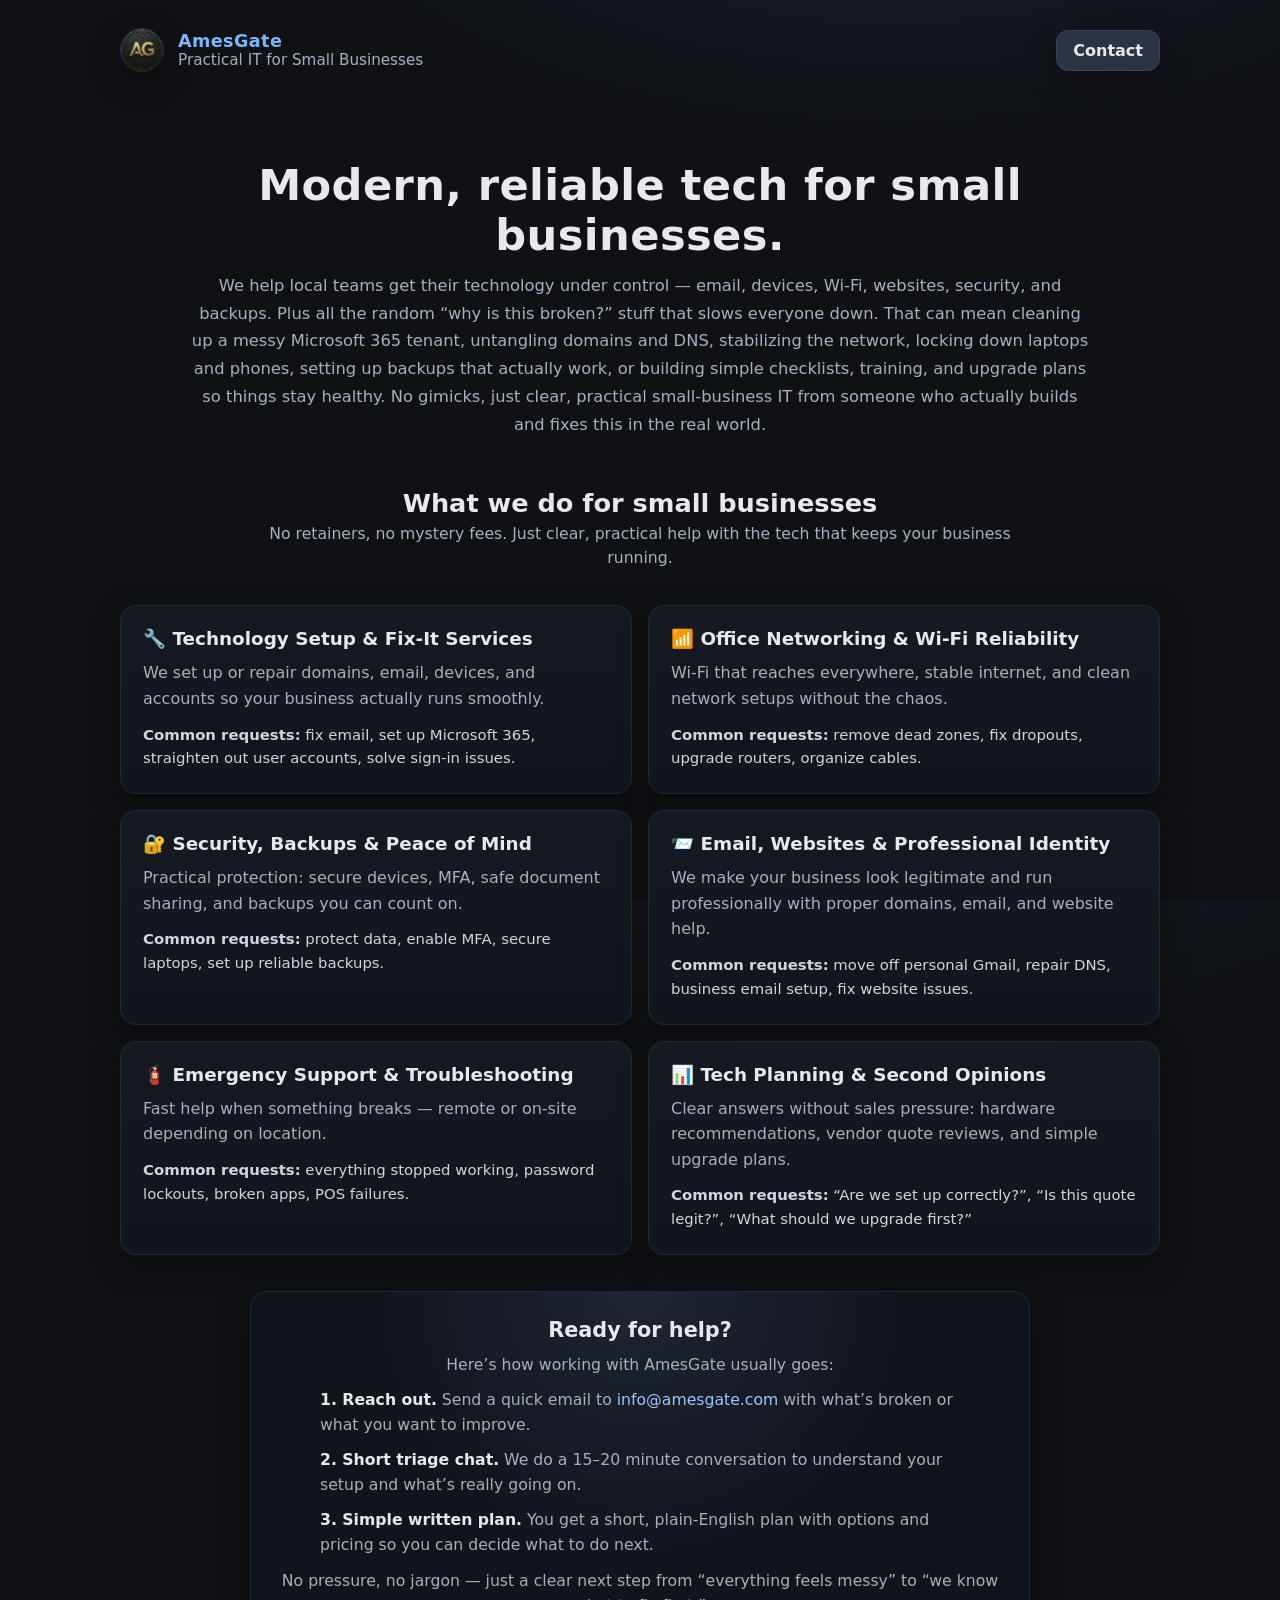
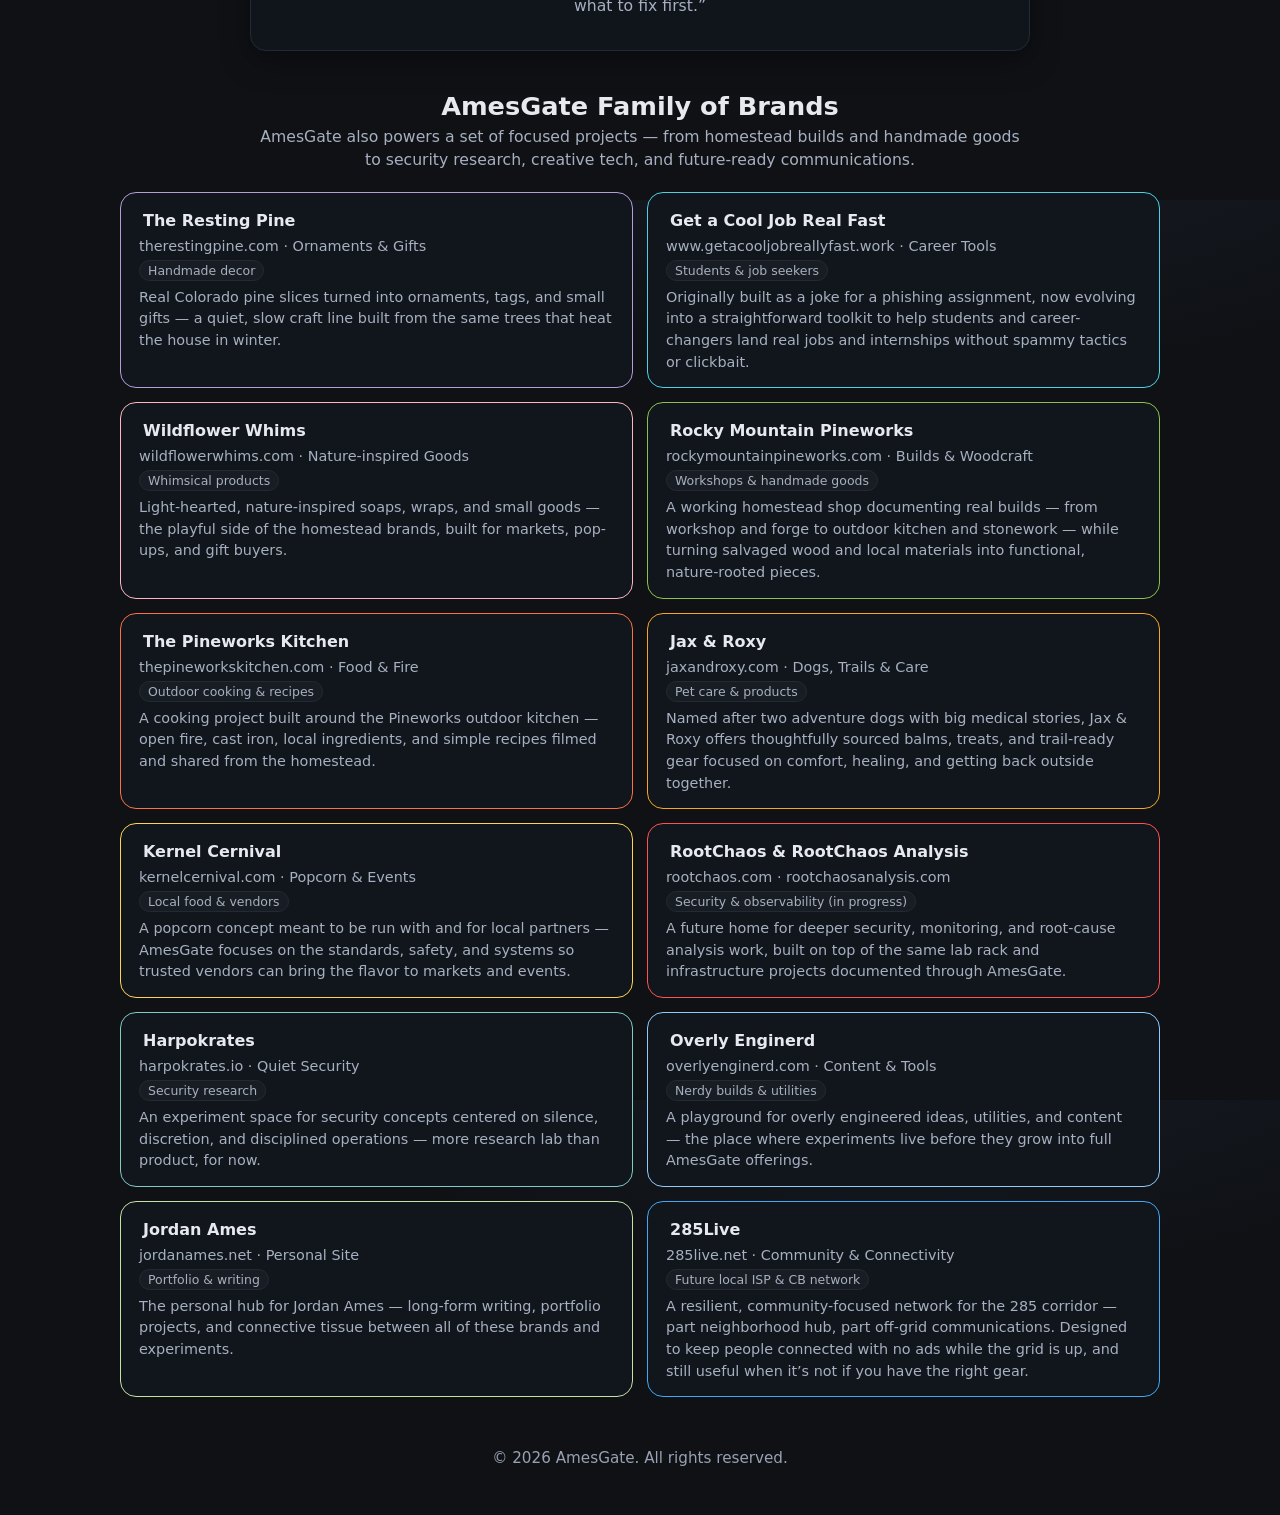
==== commit 87b3eeed: "Update index.html Brand cards stay fully clickable (same as before).  Order of brands updated to y" ====
--- a/index.html
+++ b/index.html
@@ -407,127 +407,139 @@
 
       <div class="brands-grid">
 
+        <!-- 1. The Resting Pine -->
+        <a class="brand-card brand-resting" href="https://therestingpine.com" target="_blank" rel="noopener">
+          <h4>The Resting Pine</h4>
+          <span class="brand-domain">therestingpine.com · Ornaments &amp; Gifts</span><br />
+          <span class="brand-pill">Handmade decor</span>
+          <p>
+            Real Colorado pine slices turned into ornaments, tags, and small gifts — a quiet, slow
+            craft line built from the same trees that heat the house in winter.
+          </p>
+        </a>
+
+        <!-- 2. Get a Cool Job Real Fast -->
+        <a class="brand-card brand-getjob" href="https://www.getacooljobreallyfast.work" target="_blank" rel="noopener">
+          <h4>Get a Cool Job Real Fast</h4>
+          <span class="brand-domain">www.getacooljobreallyfast.work · Career Tools</span><br />
+          <span class="brand-pill">Students &amp; job seekers</span>
+          <p>
+            Originally built as a joke for a phishing assignment, now evolving into a straightforward
+            toolkit to help students and career-changers land real jobs and internships without spammy
+            tactics or clickbait.
+          </p>
+        </a>
+
+        <!-- 3. Wildflower Whims -->
+        <a class="brand-card brand-wildflower" href="https://wildflowerwhims.com" target="_blank" rel="noopener">
+          <h4>Wildflower Whims</h4>
+          <span class="brand-domain">wildflowerwhims.com · Nature-inspired Goods</span><br />
+          <span class="brand-pill">Whimsical products</span>
+          <p>
+            Light-hearted, nature-inspired soaps, wraps, and small goods — the playful side of the
+            homestead brands, built for markets, pop-ups, and gift buyers.
+          </p>
+        </a>
+
+        <!-- 4. Rocky Mountain Pineworks -->
+        <a class="brand-card brand-pineworks" href="https://rockymountainpineworks.com" target="_blank" rel="noopener">
+          <h4>Rocky Mountain Pineworks</h4>
+          <span class="brand-domain">rockymountainpineworks.com · Builds &amp; Woodcraft</span><br />
+          <span class="brand-pill">Workshops &amp; handmade goods</span>
+          <p>
+            A working homestead shop documenting real builds — from workshop and forge to outdoor
+            kitchen and stonework — while turning salvaged wood and local materials into functional,
+            nature-rooted pieces.
+          </p>
+        </a>
+
+        <!-- 5. The Pineworks Kitchen -->
+        <a class="brand-card brand-kitchen" href="https://thepineworkskitchen.com" target="_blank" rel="noopener">
+          <h4>The Pineworks Kitchen</h4>
+          <span class="brand-domain">thepineworkskitchen.com · Food &amp; Fire</span><br />
+          <span class="brand-pill">Outdoor cooking &amp; recipes</span>
+          <p>
+            A cooking project built around the Pineworks outdoor kitchen — open fire, cast iron,
+            local ingredients, and simple recipes filmed and shared from the homestead.
+          </p>
+        </a>
+
+        <!-- 6. Jax & Roxy -->
+        <a class="brand-card brand-jaxroxy" href="https://jaxandroxy.com" target="_blank" rel="noopener">
+          <h4>Jax &amp; Roxy</h4>
+          <span class="brand-domain">jaxandroxy.com · Dogs, Trails &amp; Care</span><br />
+          <span class="brand-pill">Pet care &amp; products</span>
+          <p>
+            Named after two adventure dogs with big medical stories, Jax &amp; Roxy offers
+            thoughtfully sourced balms, treats, and trail-ready gear focused on comfort, healing,
+            and getting back outside together.
+          </p>
+        </a>
+
+        <!-- 7. Kernel Cernival -->
+        <a class="brand-card brand-kernel" href="https://kernelcernival.com" target="_blank" rel="noopener">
+          <h4>Kernel Cernival</h4>
+          <span class="brand-domain">kernelcernival.com · Popcorn &amp; Events</span><br />
+          <span class="brand-pill">Local food &amp; vendors</span>
+          <p>
+            A popcorn concept meant to be run with and for local partners — AmesGate focuses on the
+            standards, safety, and systems so trusted vendors can bring the flavor to markets and events.
+          </p>
+        </a>
+
+        <!-- 8. RootChaos & RootChaos Analysis -->
+        <a class="brand-card brand-rootchaos" href="https://rootchaos.com" target="_blank" rel="noopener">
+          <h4>RootChaos &amp; RootChaos Analysis</h4>
+          <span class="brand-domain">rootchaos.com · rootchaosanalysis.com</span><br />
+          <span class="brand-pill">Security &amp; observability (in progress)</span>
+          <p>
+            A future home for deeper security, monitoring, and root-cause analysis work, built on top of
+            the same lab rack and infrastructure projects documented through AmesGate.
+          </p>
+        </a>
+
+        <!-- 9. Harpokrates -->
+        <a class="brand-card brand-harpokrates" href="https://harpokrates.io" target="_blank" rel="noopener">
+          <h4>Harpokrates</h4>
+          <span class="brand-domain">harpokrates.io · Quiet Security</span><br />
+          <span class="brand-pill">Security research</span>
+          <p>
+            An experiment space for security concepts centered on silence, discretion, and disciplined
+            operations — more research lab than product, for now.
+          </p>
+        </a>
+
+        <!-- 10. Overly Enginerd -->
+        <a class="brand-card brand-enginerd" href="https://overlyenginerd.com" target="_blank" rel="noopener">
+          <h4>Overly Enginerd</h4>
+          <span class="brand-domain">overlyenginerd.com · Content &amp; Tools</span><br />
+          <span class="brand-pill">Nerdy builds &amp; utilities</span>
+          <p>
+            A playground for overly engineered ideas, utilities, and content — the place where experiments
+            live before they grow into full AmesGate offerings.
+          </p>
+        </a>
+
+        <!-- 11. Jordan Ames -->
+        <a class="brand-card brand-jordan" href="https://jordanames.net" target="_blank" rel="noopener">
+          <h4>Jordan Ames</h4>
+          <span class="brand-domain">jordanames.net · Personal Site</span><br />
+          <span class="brand-pill">Portfolio &amp; writing</span>
+          <p>
+            The personal hub for Jordan Ames — long-form writing, portfolio projects, and connective tissue
+            between all of these brands and experiments.
+          </p>
+        </a>
+
+        <!-- 12. 285Live (always last) -->
         <a class="brand-card brand-285live" href="https://285live.net" target="_blank" rel="noopener">
           <h4>285Live</h4>
           <span class="brand-domain">285live.net · Community &amp; Connectivity</span><br />
           <span class="brand-pill">Future local ISP &amp; CB network</span>
           <p>
             A resilient, community-focused network for the 285 corridor — part neighborhood hub,
-            part off-grid communications. Designed to keep people connected with no ads while the
-            grid is up, and still useful when it’s not if you have the right gear.
-          </p>
-        </a>
-
-        <a class="brand-card brand-jaxroxy" href="https://jaxandroxy.com" target="_blank" rel="noopener">
-          <h4>Jax &amp; Roxy</h4>
-          <span class="brand-domain">jaxandroxy.com · Dogs, Trails &amp; Care</span><br />
-          <span class="brand-pill">Pet care &amp; products</span>
-          <p>
-            Named after two adventure dogs with big medical stories, Jax &amp; Roxy offers
-            thoughtfully sourced balms, treats, and trail-ready gear focused on comfort, healing,
-            and getting back outside together.
-          </p>
-        </a>
-
-        <a class="brand-card brand-pineworks" href="https://rockymountainpineworks.com" target="_blank" rel="noopener">
-          <h4>Rocky Mountain Pineworks</h4>
-          <span class="brand-domain">rockymountainpineworks.com · Builds &amp; Woodcraft</span><br />
-          <span class="brand-pill">Workshops &amp; handmade goods</span>
-          <p>
-            A working homestead shop documenting real builds — from workshop and forge to outdoor
-            kitchen and stonework — while turning salvaged wood and local materials into functional,
-            nature-rooted pieces.
-          </p>
-        </a>
-
-        <a class="brand-card brand-kitchen" href="https://thepineworkskitchen.com" target="_blank" rel="noopener">
-          <h4>The Pineworks Kitchen</h4>
-          <span class="brand-domain">thepineworkskitchen.com · Food &amp; Fire</span><br />
-          <span class="brand-pill">Outdoor cooking &amp; recipes</span>
-          <p>
-            A cooking project built around the Pineworks outdoor kitchen — open fire, cast iron,
-            local ingredients, and simple recipes filmed and shared from the homestead.
-          </p>
-        </a>
-
-        <a class="brand-card brand-resting" href="https://therestingpine.com" target="_blank" rel="noopener">
-          <h4>The Resting Pine</h4>
-          <span class="brand-domain">therestingpine.com · Ornaments &amp; Gifts</span><br />
-          <span class="brand-pill">Handmade decor</span>
-          <p>
-            Real Colorado pine slices turned into ornaments, tags, and small gifts — a quiet, slow
-            craft line built from the same trees that heat the house in winter.
-          </p>
-        </a>
-
-        <a class="brand-card brand-wildflower" href="https://wildflowerwhims.com" target="_blank" rel="noopener">
-          <h4>Wildflower Whims</h4>
-          <span class="brand-domain">wildflowerwhims.com · Nature-inspired Goods</span><br />
-          <span class="brand-pill">Whimsical products</span>
-          <p>
-            Light-hearted, nature-inspired soaps, wraps, and small goods — the playful side of the
-            homestead brands, built for markets, pop-ups, and gift buyers.
-          </p>
-        </a>
-
-        <a class="brand-card brand-getjob" href="https://getacooljobreallyfast.work" target="_blank" rel="noopener">
-          <h4>Get a Cool Job Real Fast</h4>
-          <span class="brand-domain">getacooljobreallyfast.work · Career Tools</span><br />
-          <span class="brand-pill">Students &amp; job seekers</span>
-          <p>
-            Originally built as a joke for a phishing assignment, now evolving into a straightforward
-            toolkit to help students and career-changers land real jobs and internships without spammy
-            tactics or clickbait.
-          </p>
-        </a>
-
-        <a class="brand-card brand-kernel" href="https://kernelcernival.com" target="_blank" rel="noopener">
-          <h4>Kernel Cernival</h4>
-          <span class="brand-domain">kernelcernival.com · Popcorn &amp; Events</span><br />
-          <span class="brand-pill">Local food &amp; vendors</span>
-          <p>
-            A popcorn concept meant to be run with and for local partners — AmesGate focuses on the
-            standards, safety, and systems so trusted vendors can bring the flavor to markets and events.
-          </p>
-        </a>
-
-        <a class="brand-card brand-rootchaos" href="https://rootchaos.com" target="_blank" rel="noopener">
-          <h4>RootChaos &amp; RootChaos Analysis</h4>
-          <span class="brand-domain">rootchaos.com · rootchaosanalysis.com</span><br />
-          <span class="brand-pill">Security &amp; observability (in progress)</span>
-          <p>
-            A future home for deeper security, monitoring, and root-cause analysis work, built on top of
-            the same lab rack and infrastructure projects documented through AmesGate.
-          </p>
-        </a>
-
-        <a class="brand-card brand-harpokrates" href="https://harpokrates.io" target="_blank" rel="noopener">
-          <h4>Harpokrates</h4>
-          <span class="brand-domain">harpokrates.io · Quiet Security</span><br />
-          <span class="brand-pill">Security research</span>
-          <p>
-            An experiment space for security concepts centered on silence, discretion, and disciplined
-            operations — more research lab than product, for now.
-          </p>
-        </a>
-
-        <a class="brand-card brand-enginerd" href="https://overlyenginerd.com" target="_blank" rel="noopener">
-          <h4>Overly Enginerd</h4>
-          <span class="brand-domain">overlyenginerd.com · Content &amp; Tools</span><br />
-          <span class="brand-pill">Nerdy builds &amp; utilities</span>
-          <p>
-            A playground for overly engineered ideas, utilities, and content — the place where experiments
-            live before they grow into full AmesGate offerings.
-          </p>
-        </a>
-
-        <a class="brand-card brand-jordan" href="https://jordanames.net" target="_blank" rel="noopener">
-          <h4>Jordan Ames</h4>
-          <span class="brand-domain">jordanames.net · Personal Site</span><br />
-          <span class="brand-pill">Portfolio &amp; writing</span>
-          <p>
-            The personal hub for Jordan Ames — long-form writing, portfolio projects, and connective tissue
-            between all of these brands and experiments.
+            part off-grid communications. Designed to keep people connected with no ads while
+            the grid is up, and still useful when it’s not if you have the right gear.
           </p>
         </a>
 
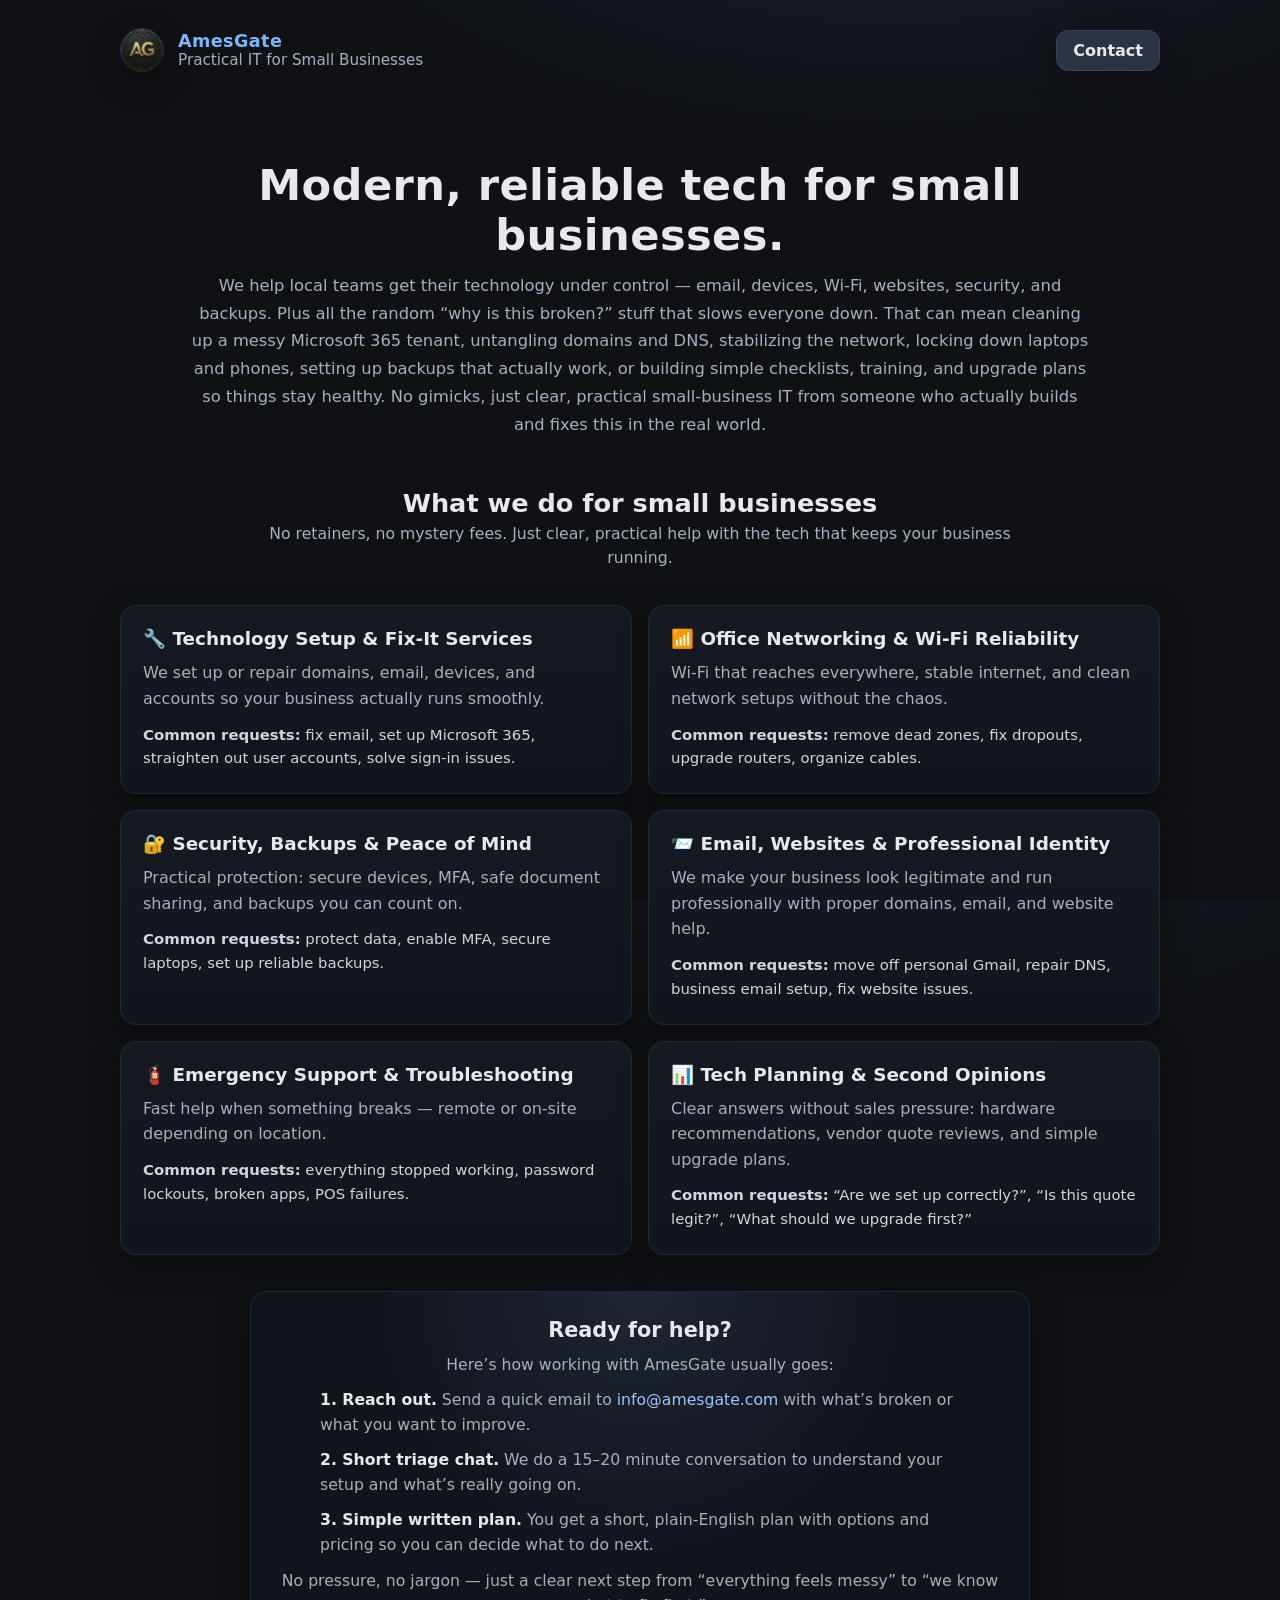
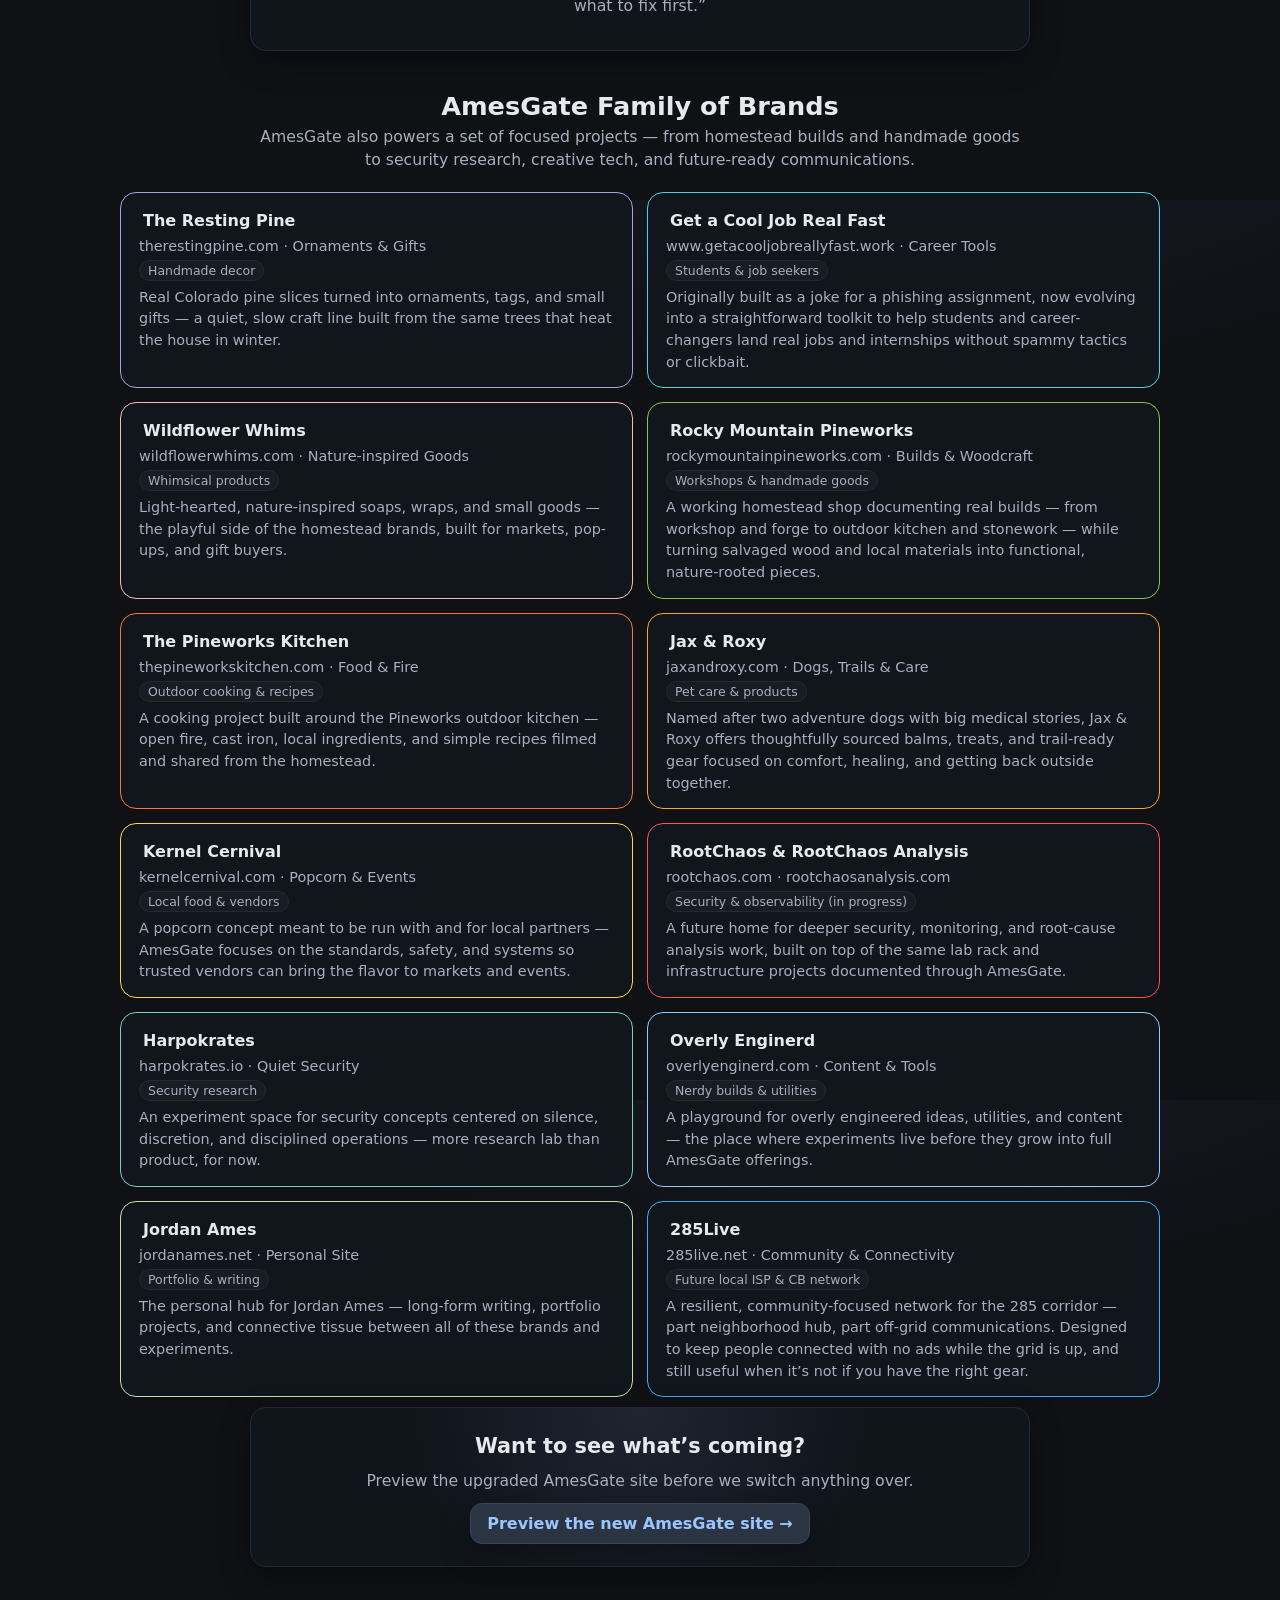
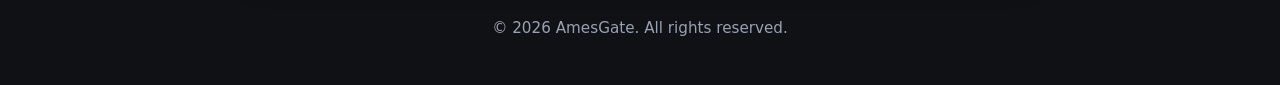
==== commit 6a8f4b41: "Update index.html future site" ====
--- a/index.html
+++ b/index.html
@@ -292,7 +292,7 @@
           <div class="tag">Practical IT for Small Businesses</div>
         </div>
       </a>
-      <a class="btn" href="mailto:info@amesgate.com">Contact</a>
+      <a class="btn" href="/contact.html">Contact</a>
     </header>
 
     <!-- HERO -->
@@ -389,7 +389,7 @@
         <h3>Ready for help?</h3>
         <p>Here’s how working with AmesGate usually goes:</p>
         <div class="contact-steps">
-          <p><strong>1. Reach out.</strong> Send a quick email to <a href="mailto:info@amesgate.com">info@amesgate.com</a> with what’s broken or what you want to improve.</p>
+          <p><strong>1. Reach out.</strong> Send a quick email to <a href="/contact.html">info@amesgate.com</a> with what’s broken or what you want to improve.</p>
           <p><strong>2. Short triage chat.</strong> We do a 15–20 minute conversation to understand your setup and what’s really going on.</p>
           <p><strong>3. Simple written plan.</strong> You get a short, plain-English plan with options and pricing so you can decide what to do next.</p>
         </div>
@@ -545,7 +545,14 @@
 
       </div>
     </section>
-
+    <!-- FUTURE SITE PREVIEW -->
+    <section class="contact-strip" aria-label="Preview new site">
+      <div class="contact-card">
+        <h3>Want to see what’s coming?</h3>
+        <p>Preview the upgraded AmesGate site before we switch anything over.</p>
+        <a class="btn" href="/future/">Preview the new AmesGate site →</a>
+      </div>
+    </section>
     <footer>
       © <span id="year"></span> AmesGate. All rights reserved.
     </footer>
